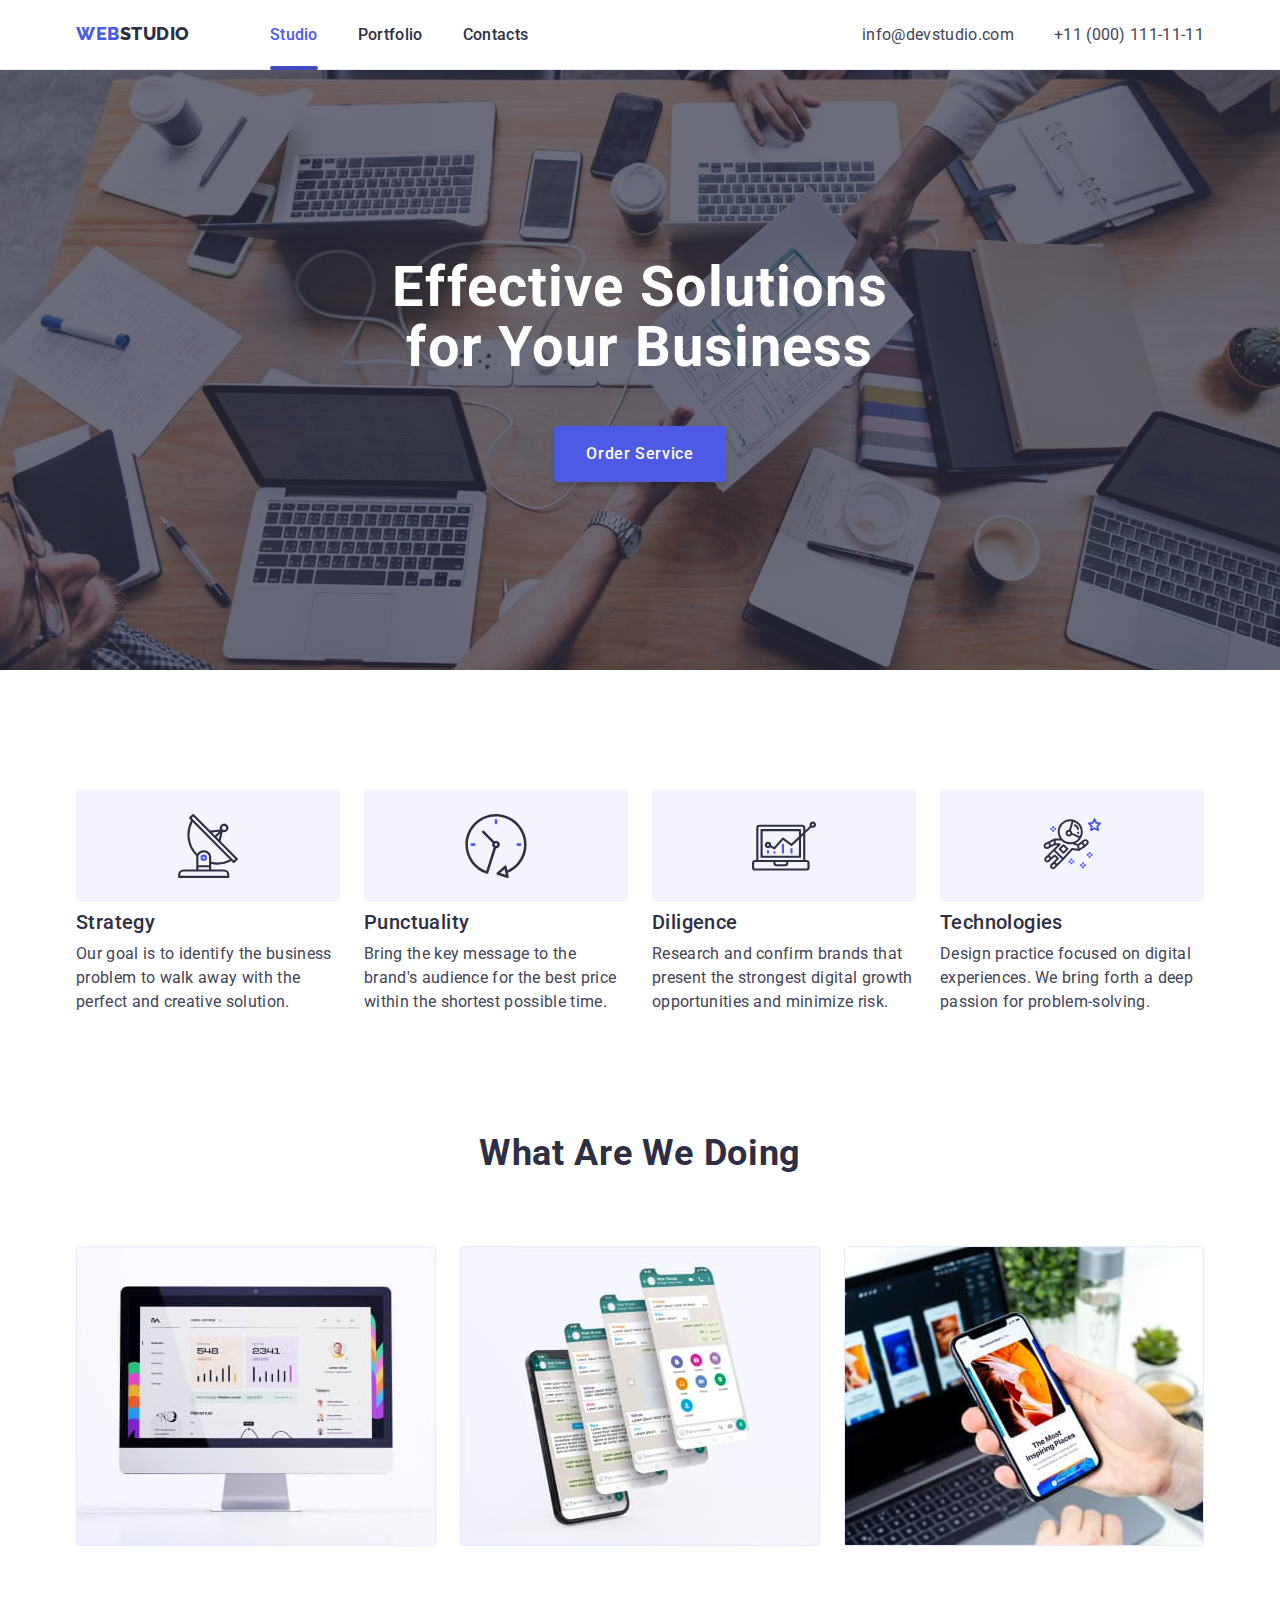
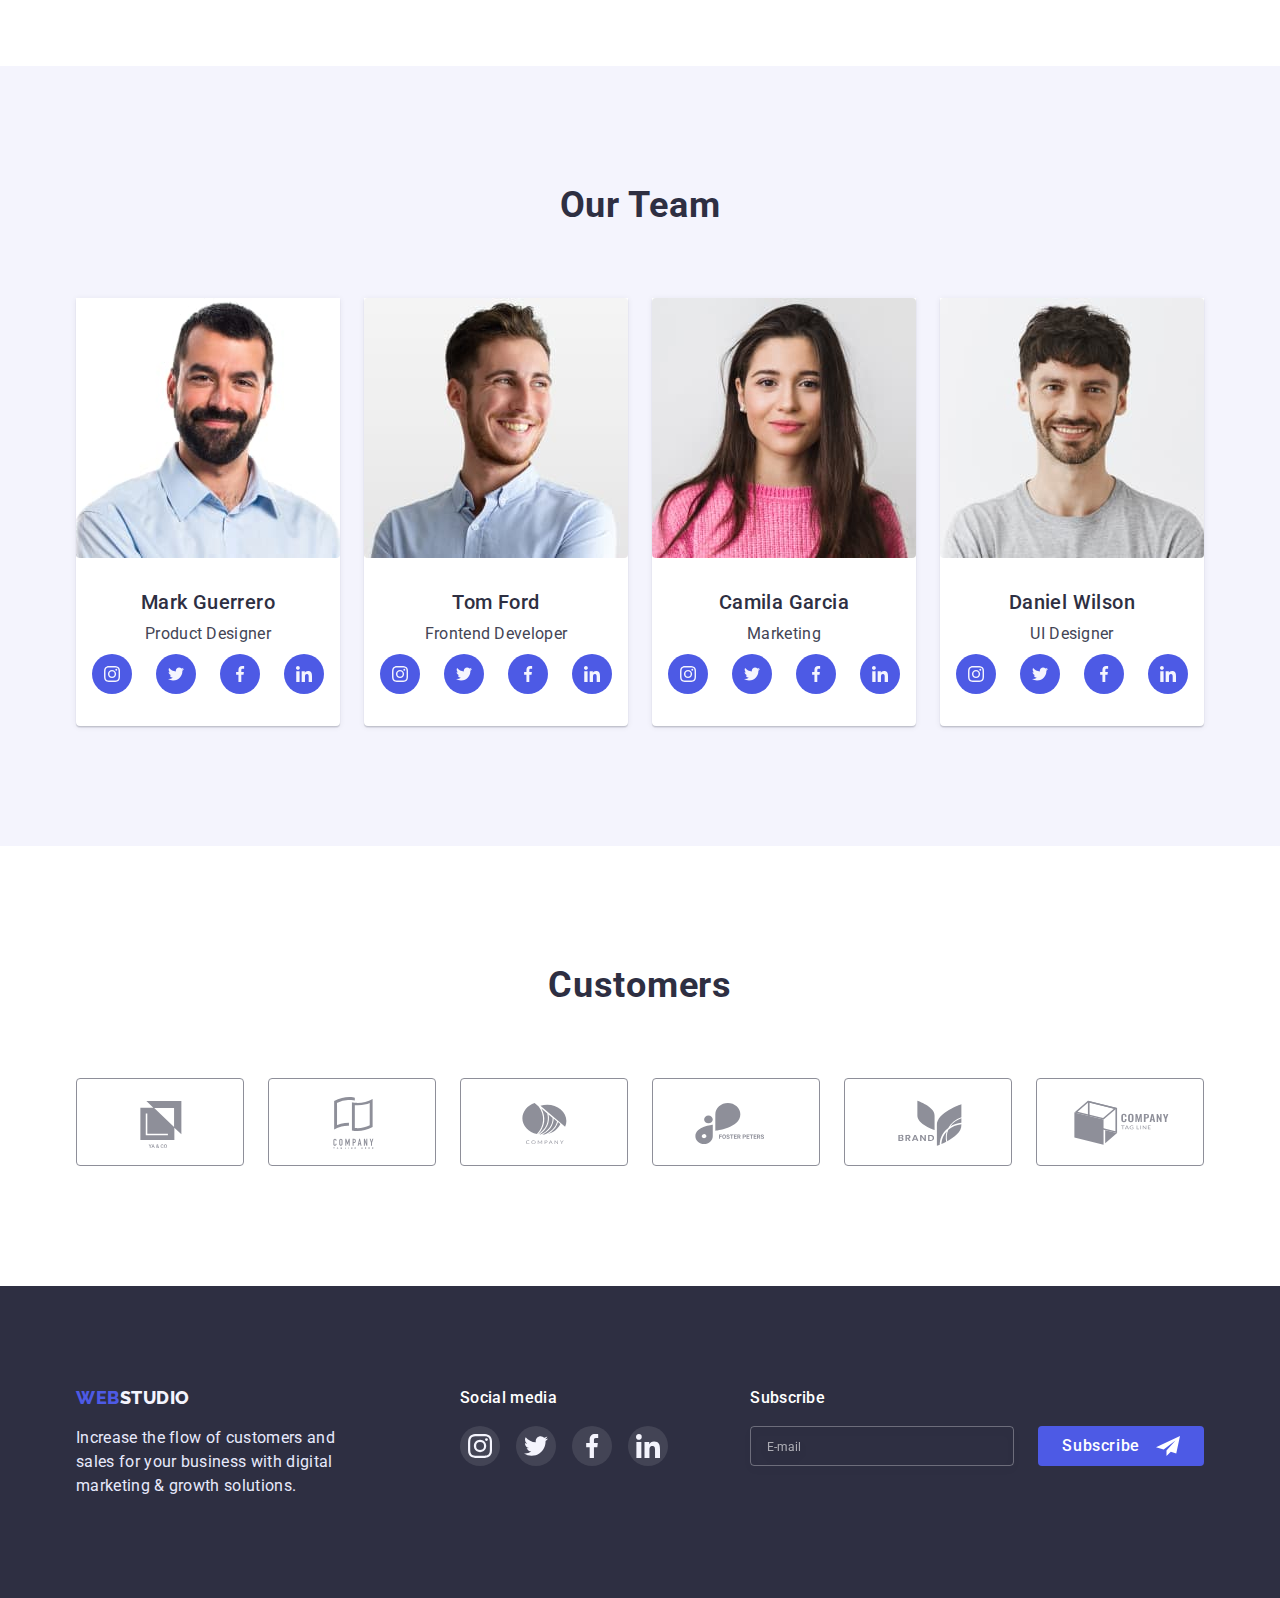
==== index.html @ 15697e09 "Initial commit" ====
<!DOCTYPE html>
<html lang="en">
  <head>
    <meta charset="UTF-8" />
    <meta http-equiv="X-UA-Compatible" content="IE=edge" />
    <meta name="viewport" content="width=device-width, initial-scale=1.0" />
    <meta name="description" content="HomeWork Page" />
    <meta name="keywords" content="homework, Figma, GitHub" />
    <meta name="author" content="Dmytro Frolin" />
    <link rel="preconnect" href="https://fonts.googleapis.com" />
    <link rel="preconnect" href="https://fonts.gstatic.com" crossorigin />
    <link
      href="https://fonts.googleapis.com/css2?family=Raleway:ital,wght@0,800;1,800&family=Roboto:ital,wght@0,400;0,500;0,700;0,900;1,400;1,500;1,700;1,900&display=swap"
      rel="stylesheet"
    />
    <link
      rel="stylesheet"
      href="https://cdnjs.cloudflare.com/ajax/libs/modern-normalize/1.0.0/modern-normalize.min.css"
    />
    <link rel="stylesheet" href="./css/styles.css" />
    <title>Home</title>
  </head>
  <body>
    <header class="header">
      <div class="container">
        <nav>
          <a class="header__logo" href="./index.html"
            ><span class="header__logo--iris">Web</span>Studio</a
          >
          <ul class="menu">
            <li class="menu__list">
              <a class="menu__list-text current" href="./index.html">Studio</a>
            </li>
            <li class="menu__list">
              <a class="menu__list-text" href="./portfolio.html">Portfolio</a>
            </li>
            <li class="menu__list">
              <a class="menu__list-text" href="#">Contacts</a>
            </li>
          </ul>
        </nav>
        <address class="addres">
          <ul class="address__list">
            <li class="address__link">
              <a class="address__link-text" href="mailto:info@devstudio.com">info@devstudio.com</a>
            </li>
            <li class="address__link">
              <a class="address__link-text" href="tel:+110001111111">+11 (000) 111-11-11</a>
            </li>
          </ul>
        </address>
      </div>
    </header>
    <main>
      <section class="main-section">
        <div class="container">
          <h1 class="main-section__title">Effective Solutions for Your Business</h1>
          <button class="main-section__button" type="button" data-modal-open>Order Service</button>
          <div class="backdrop is-hidden" data-modal>
            <div class="modal">
              <button class="modal__button" data-modal-close></button>
              <p class="modal__title">Leave your contacts and we will call you back</p>
              <form
                autocomplete="off"
                method="POST"
                action="javascript:void(0);"
                class="modal-form"
              >
                <label class="modal-form__label">
                  <span class="modal-form__text">Name</span>
                  <div class="modal-form__wrapper">
                    <input class="modal-form__input" name="name" type="text" required />
                    <svg width="18" height="18">
                      <use href="./images/icons.svg#modal-name-icon"></use>
                    </svg>
                  </div>
                </label>
                <label class="modal-form__label">
                  <span class="modal-form__text">Phone</span>
                  <div class="modal-form__wrapper">
                    <input class="modal-form__input" name="phone" type="tel" required />
                    <svg width="18" height="24">
                      <use href="./images/icons.svg#modal-phone-icon"></use>
                    </svg>
                  </div>
                </label>
                <label class="modal-form__label">
                  <span class="modal-form__text">Email</span>
                  <div class="modal-form__wrapper">
                    <input class="modal-form__input" name="email" type="email" required />
                    <svg width="18" height="24">
                      <use href="./images/icons.svg#modal-email-icon"></use>
                    </svg>
                  </div>
                </label>
                <label class="modal-form__label--last">
                  <span class="modal-form__text">Comment</span>
                  <textarea placeholder="Text input" name="comment"></textarea>
                </label>
                <label class="modal-form__inner">
                  <input class="modal-form__checkbox" type="checkbox" name="agreement" required />
                  <span class="modal-form__terms-text">
                    I accept the terms and conditions of the&nbsp;
                    <a class="modal-form__link" href="#">Privacy Policy</a></span
                  >
                </label>
                <button class="modal-form__button" type="submit">Send</button>
              </form>
            </div>
          </div>
        </div>
      </section>
      <section class="section">
        <div class="container">
          <h2 class="visually-hidden">Features</h2>
          <ul class="features">
            <li class="features__item">
              <div class="features__wrapper">
                <svg class="features__icon" width="64" height="64">
                  <use href="./images/icons.svg#antenna"></use>
                </svg>
              </div>
              <h3 class="features__title">Strategy</h3>
              <p class="features__text">
                Our goal is to identify the business problem to walk away with the perfect and
                creative solution.
              </p>
            </li>
            <li class="features__item">
              <div class="features__wrapper">
                <svg class="features__icon" width="64" height="64">
                  <use href="./images/icons.svg#clock"></use>
                </svg>
              </div>
              <h3 class="features__title">Punctuality</h3>
              <p class="features__text">
                Bring the key message to the brand's audience for the best price within the shortest
                possible time.
              </p>
            </li>
            <li class="features__item">
              <div class="features__wrapper">
                <svg class="features__icon" width="64" height="64">
                  <use href="./images/icons.svg#diagram"></use>
                </svg>
              </div>
              <h3 class="features__title">Diligence</h3>
              <p class="features__text">
                Research and confirm brands that present the strongest digital growth opportunities
                and minimize risk.
              </p>
            </li>
            <li class="features__item">
              <div class="features__wrapper">
                <svg class="features__icon" width="64" height="64">
                  <use href="./images/icons.svg#astronaut"></use>
                </svg>
              </div>
              <h3 class="features__title">Technologies</h3>
              <p class="features__text">
                Design practice focused on digital experiences. We bring forth a deep passion for
                problem-solving.
              </p>
            </li>
          </ul>
        </div>
      </section>
      <section class="our-work section">
        <div class="container">
          <h2 class="our-work__title">What are we doing</h2>
          <ul class="our-work__list">
            <li class="our-work__item">
              <img
                src="./images/desktop.jpg"
                alt="Desktop version photo"
                class="our-work__image"
                width="360"
              />
            </li>
            <li class="our-work__item">
              <img
                src="./images/mobile.jpg"
                alt="Mobile version photo"
                class="our-work__image"
                width="360"
              />
            </li>
            <li class="our-work__item">
              <img
                src="./images/both.jpg"
                alt="Desktop and Mobile version photo"
                class="our-work__image"
                width="360"
              />
            </li>
          </ul>
        </div>
      </section>
      <section class="our-team section">
        <div class="container">
          <h2 class="our-team__title">Our team</h2>
          <ul class="our-team__list">
            <li class="our-team__item">
              <img
                src="./images/markguerrero.jpg"
                alt="Product Designer photo"
                class="our-team__image"
                width="264"
              />
              <div class="our-team__wrapper">
                <h3 class="our-team__subtitle">Mark Guerrero</h3>
                <p class="our-team__text">Product Designer</p>
                <ul class="logo__list">
                  <li class="logo__item">
                    <a class="logo__link" href="#">
                      <svg class="logo__icon" width="16" height="16">
                        <use href="./images/icons.svg#instagram"></use>
                      </svg>
                    </a>
                  </li>
                  <li class="logo__item">
                    <a class="logo__link" href="#">
                      <svg class="logo__icon" width="16" height="16">
                        <use href="./images/icons.svg#twitter"></use>
                      </svg>
                    </a>
                  </li>
                  <li class="logo__item">
                    <a class="logo__link" href="#">
                      <svg class="logo__icon" width="16" height="16">
                        <use href="./images/icons.svg#facebook"></use>
                      </svg>
                    </a>
                  </li>
                  <li class="logo__item">
                    <a class="logo__link" href="#">
                      <svg class="logo__icon" width="16" height="16">
                        <use href="./images/icons.svg#linkedin"></use>
                      </svg>
                    </a>
                  </li>
                </ul>
              </div>
            </li>
            <li class="our-team__item">
              <img
                src="./images/tomford.jpg"
                alt="Frontend Developer photo"
                class="our-team__image"
                width="264"
              />
              <div class="our-team__wrapper">
                <h3 class="our-team__subtitle">Tom Ford</h3>
                <p class="our-team__text">Frontend Developer</p>
                <ul class="logo__list">
                  <li class="logo__item">
                    <a class="logo__link" href="#">
                      <svg class="logo__icon" width="16" height="16">
                        <use href="./images/icons.svg#instagram"></use>
                      </svg>
                    </a>
                  </li>
                  <li class="logo__item">
                    <a class="logo__link" href="#">
                      <svg class="logo__icon" width="16" height="16">
                        <use href="./images/icons.svg#twitter"></use>
                      </svg>
                    </a>
                  </li>
                  <li class="logo__item">
                    <a class="logo__link" href="#">
                      <svg class="logo__icon" width="16" height="16">
                        <use href="./images/icons.svg#facebook"></use>
                      </svg>
                    </a>
                  </li>
                  <li class="logo__item">
                    <a class="logo__link" href="#">
                      <svg class="logo__icon" width="16" height="16">
                        <use href="./images/icons.svg#linkedin"></use>
                      </svg>
                    </a>
                  </li>
                </ul>
              </div>
            </li>
            <li class="our-team__item">
              <img
                src="./images/camilagarcia.jpg"
                alt="Marketing employee photo"
                class="our-team__image"
                width="264"
              />
              <div class="our-team__wrapper">
                <h3 class="our-team__subtitle">Camila Garcia</h3>
                <p class="our-team__text">Marketing</p>
                <ul class="logo__list">
                  <li class="logo__item">
                    <a class="logo__link" href="#">
                      <svg class="logo__icon" width="16" height="16">
                        <use href="./images/icons.svg#instagram"></use>
                      </svg>
                    </a>
                  </li>
                  <li class="logo__item">
                    <a class="logo__link" href="#">
                      <svg class="logo__icon" width="16" height="16">
                        <use href="./images/icons.svg#twitter"></use>
                      </svg>
                    </a>
                  </li>
                  <li class="logo__item">
                    <a class="logo__link" href="#">
                      <svg class="logo__icon" width="16" height="16">
                        <use href="./images/icons.svg#facebook"></use>
                      </svg>
                    </a>
                  </li>
                  <li class="logo__item">
                    <a class="logo__link" href="#">
                      <svg class="logo__icon" width="16" height="16">
                        <use href="./images/icons.svg#linkedin"></use>
                      </svg>
                    </a>
                  </li>
                </ul>
              </div>
            </li>
            <li class="our-team__item">
              <img
                src="./images/danielwilson.jpg"
                alt="UI Designer photo"
                class="our-team__image"
                width="264"
              />
              <div class="our-team__wrapper">
                <h3 class="our-team__subtitle">Daniel Wilson</h3>
                <p class="our-team__text">UI Designer</p>
                <ul class="logo__list">
                  <li class="logo__item">
                    <a class="logo__link" href="#">
                      <svg class="logo__icon" width="16" height="16">
                        <use href="./images/icons.svg#instagram"></use>
                      </svg>
                    </a>
                  </li>
                  <li class="logo__item">
                    <a class="logo__link" href="#">
                      <svg class="logo__icon" width="16" height="16">
                        <use href="./images/icons.svg#twitter"></use>
                      </svg>
                    </a>
                  </li>
                  <li class="logo__item">
                    <a class="logo__link" href="#">
                      <svg class="logo__icon" width="16" height="16">
                        <use href="./images/icons.svg#facebook"></use>
                      </svg>
                    </a>
                  </li>
                  <li class="logo__item">
                    <a class="logo__link" href="#">
                      <svg class="logo__icon" width="16" height="16">
                        <use href="./images/icons.svg#linkedin"></use>
                      </svg>
                    </a>
                  </li>
                </ul>
              </div>
            </li>
          </ul>
        </div>
      </section>
      <section class="section customers">
        <div class="container">
          <h2 class="customers__title">customers</h2>
          <ul class="customers__list">
            <li class="customers__item">
              <a class="customers__link" href="#">
                <svg class="customer__icon" width="104" height="56">
                  <use href="./images/icons.svg#logo-1"></use>
                </svg>
              </a>
            </li>
            <li class="customers__item">
              <a class="customers__link" href="#">
                <svg class="customer__icon" width="104" height="56">
                  <use href="./images/icons.svg#logo-2"></use>
                </svg>
              </a>
            </li>
            <li class="customers__item">
              <a class="customers__link" href="#">
                <svg class="customer__icon" width="104" height="56">
                  <use href="./images/icons.svg#logo-3"></use>
                </svg>
              </a>
            </li>
            <li class="customers__item">
              <a class="customers__link" href="#">
                <svg class="customer__icon" width="104" height="56">
                  <use href="./images/icons.svg#logo-4"></use>
                </svg>
              </a>
            </li>
            <li class="customers__item">
              <a class="customers__link" href="#">
                <svg class="customer__icon" width="104" height="56">
                  <use href="./images/icons.svg#logo-5"></use>
                </svg>
              </a>
            </li>
            <li class="customers__item">
              <a class="customers__link" href="#">
                <svg class="customer__icon" width="104" height="56">
                  <use href="./images/icons.svg#logo-6"></use>
                </svg>
              </a>
            </li>
          </ul>
        </div>
      </section>
    </main>
    <footer class="footer">
      <div class="container">
        <div class="wrapper--first">
          <a class="footer__logo" href="./index.html">
            <span class="footer__logo--iris">Web</span>Studio
          </a>
          <p class="footer__text">
            Increase the flow of customers and sales for your business with digital marketing &
            growth solutions.
          </p>
        </div>
        <div class="wrapper--second">
          <p class="footer-icon__text">Social media</p>
          <ul class="footer-icon__list">
            <li class="footer-icon__item">
              <a class="footer-icon__link" href="#">
                <svg class="footer-icon__icon" width="24" height="24">
                  <use href="./images/icons.svg#instagram-2"></use>
                </svg>
              </a>
            </li>
            <li class="footer-icon__item">
              <a class="footer-icon__link" href="#">
                <svg class="footer-icon__icon" width="24" height="24">
                  <use href="./images/icons.svg#twitter-2"></use>
                </svg>
              </a>
            </li>
            <li class="footer-icon__item">
              <a class="footer-icon__link" href="#">
                <svg class="footer-icon__icon" width="24" height="24">
                  <use href="./images/icons.svg#facebook-2"></use>
                </svg>
              </a>
            </li>
            <li class="footer-icon__item">
              <a class="footer-icon__link" href="#">
                <svg class="footer-icon__icon" width="24" height="24">
                  <use href="./images/icons.svg#linkedin-2"></use>
                </svg>
              </a>
            </li>
          </ul>
        </div>
        <div class="wrapper--third">
          <p class="subscribe">subscribe</p>
          <form autocomplete="off" method="POST" action="javascript:void(0);" class="footer-form">
            <input
              class="footer-form__input"
              name="subscribe-email"
              type="email"
              placeholder="E-mail"
              required
            />
            <button type="submit">
              Subscribe
              <svg width="24" height="24">
                <use href="./images/icons.svg#subscribe"></use>
              </svg>
            </button>
          </form>
        </div>
      </div>
    </footer>
    <script src="./js/modal.js"></script>
  </body>
</html>
---- css/styles.css ----
:root {
  --color__iris: #4d5ae5;
  --color__ocean: #404bbf;
  --color__navy-blue: #2e2f42;
  --color__green: #31d0aa;
  --color__slate: #434455;
  --color__light-slate: #8e8f99;
  --color__cornflower: #e7e9fc;
  --color__cloud: #f4f4fd;
  --color__navy-blue-modal: #2e2f42;
  --color__grey: #2e2f42;
  --color__white: #ffffff;
  --font__primary: 'Roboto';
  --font__secondary: 'Raleway';
  --cubic-bezier: cubic-bezier(0.4, 0, 0.2, 1);
  --transition-duration: 250ms;
}

/* ========== Reset ========== */
h1,
h2,
h3,
h4,
h5,
h6,
p {
  margin: 0;
}
textarea {
  display: block;
}
input:hover,
input:focus {
  outline: none;
}
img {
  display: block;
  cursor: pointer;
  border: none;
  border-radius: 4px;
}
button {
  display: block;
  cursor: pointer;
  border: none;
  border-radius: 4px;
}
ul,
ol {
  list-style: none;
  margin: 0;
  padding-left: 0;
}
a {
  text-decoration: none;
}

body {
  font-family: var(--font__primary, 'Arial', sans-serif);
  color: var(--color__slate);
  background-color: var(--color__white);
  font-size: 16px;
}
.container {
  width: 100%;
  max-width: 1158px;
  padding-left: 15px;
  padding-right: 15px;
  margin: 0 auto;
}
.section {
  padding-top: 120px;
}

/* ========== hidden elements class ========== */
.visually-hidden {
  position: absolute;
  white-space: nowrap;
  width: 1px;
  height: 1px;
  overflow: hidden;
  border: 0;
  padding: 0;
  clip: rect(0 0 0 0);
  clip-path: inset(50%);
  margin: -1px;
}

/* ========== Header ========== */
.header {
  border-bottom: 1px solid var(--color__cornflower);
}
.header .container {
  display: flex;
  align-items: center;
}
.header__logo {
  margin-right: 76px;
  font-family: var(--font__secondary, 'Arial', sans-serif);
  font-weight: 800;
  font-size: 18px;
  line-height: 1.33;
  letter-spacing: 0.03em;
  text-transform: uppercase;
  color: var(--color__navy-blue);
}
.header__logo--iris {
  color: var(--color__iris);
}
.menu {
  display: inline-flex;
}
.menu__list {
  margin-right: 40px;
}
.menu__list:last-child {
  margin-right: 0;
}
.menu__list-text {
  display: inline-block;
  position: relative;
  padding-top: 24px;
  padding-bottom: 24px;
  font-weight: 500;
  line-height: 1.33;
  letter-spacing: 0.02em;
  color: var(--color__navy-blue);
  transition: color var(--transition-duration) var(--cubic-bezier);
}
.menu__list-text:hover,
.menu__list-text:focus {
  color: var(--color__ocean);
}
.current.menu__list-text::after {
  content: '';
  position: absolute;
  display: block;
  left: 0;
  bottom: -1px;
  width: 100%;
  height: 4px;
  border-radius: 2px;
  background-color: var(--color__ocean);
}
.current {
  color: var(--color__iris);
}
.addres {
  margin-left: auto;
}
.address__list {
  display: flex;
}
.address__link {
  margin-right: 40px;
}
.address__link:last-child {
  margin-right: 0;
}
.address__link-text {
  line-height: 1.5;
  letter-spacing: 0.02em;
  color: var(--color__slate);
  font-style: normal;
  transition: color var(--transition-duration) var(--cubic-bezier);
}
.address__link-text:hover,
.address__link-text:focus {
  color: var(--color__ocean);
}

/* ========== Footer ========== */
.footer {
  padding-top: 100px;
  padding-bottom: 100px;
  background-color: var(--color__navy-blue);
}
.footer .container {
  display: flex;
}
.wrapper--first {
  margin-right: 120px;
}
.footer__logo {
  display: block;
  margin-bottom: 16px;
  font-family: var(--font__secondary, 'Arial', sans-serif);
  font-weight: 800;
  font-size: 18px;
  line-height: 1.33;
  letter-spacing: 0.03em;
  text-transform: uppercase;
  color: var(--color__cloud);
}
.footer__logo--iris {
  color: var(--color__iris);
}
.footer__text {
  width: 264px;
  line-height: 1.5;
  letter-spacing: 0.02em;
  color: var(--color__cornflower);
}
.footer-icon__text {
  margin-bottom: 16px;
  font-weight: 500;
  font-size: 16px;
  line-height: 1.5;
  letter-spacing: 0.02em;
  color: var(--color__white);
}
.footer-icon__list {
  display: flex;
  gap: 16px;
}
.footer-icon__link {
  display: flex;
  justify-content: center;
  align-items: center;
  width: 40px;
  height: 40px;
  background-color: rgba(255, 255, 255, 0.1);
  border-radius: 50%;
  transition: background-color var(--transition-duration) var(--cubic-bezier);
}
.footer-icon__link:hover,
.footer-icon__link:focus {
  background-color: var(--color__green);
}
.wrapper--third {
  margin-left: auto;
}
.subscribe {
  margin-bottom: 16px;
  font-weight: 500;
  font-size: 16px;
  line-height: 1.5;
  letter-spacing: 0.02em;
  color: var(--color__white);
  text-transform: capitalize;
}
.footer-form {
  display: flex;
  gap: 24px;
}
.footer-form__input {
  width: 264px;
  padding: 8px 16px;
  background-color: transparent;
  border: 1px solid rgba(255, 255, 255, 0.3);
  filter: drop-shadow(0px 4px 4px rgba(0, 0, 0, 0.15));
  border-radius: 4px;
  color: var(--color__white);
  transition: border-color var(--transition-duration) var(--cubic-bezier);
}
.footer-form__input::placeholder {
  font-size: 12px;
  line-height: 2;
  color: rgba(255, 255, 255, 0.6);
}
.footer-form__input:focus,
.footer-form__input:hover {
  border-color: var(--color__iris);
}
.footer-form button[type='submit'] {
  display: flex;
  gap: 16px;
  padding: 8px 24px;
  font-weight: 500;
  font-size: 16px;
  line-height: 1.5;
  letter-spacing: 0.04em;
  color: var(--color__white);
  background-color: var(--color__iris);
  border-radius: 4px;
  transition: background-color var(--transition-duration) var(--cubic-bezier);
}
.footer-form button[type='submit']:hover,
.footer-form button[type='submit']:focus {
  background-color: var(--color__ocean);
}

/* ========== Main section ========== */
.main-section {
  padding-top: 188px;
  padding-bottom: 188px;
  margin: 0 auto;
  background-image: linear-gradient(rgba(46, 47, 66, 0.7), rgba(46, 47, 66, 0.7)),
    url(../images/people.jpg);
  background-size: cover;
  background-repeat: no-repeat;
  max-width: 1440px;
  height: 600px;
  background-color: var(--color__navy-blue);
}
.main-section__title {
  width: 500px;
  margin: 0 auto 48px auto;
  font-weight: 700;
  font-size: 56px;
  line-height: 1.07;
  text-align: center;
  letter-spacing: 0.02em;
  color: var(--color__white);
}
.main-section__button {
  margin: 0 auto;
  background-color: var(--color__iris);
  box-shadow: 0px 4px 4px rgba(0, 0, 0, 0.15);
  border-color: transparent;
  font-weight: 500;
  line-height: 1.5;
  letter-spacing: 0.04em;
  color: var(--color__white);
  padding: 16px 32px;
  font-family: inherit;
  font-size: 16px;
  transition: background-color var(--transition-duration) var(--cubic-bezier),
    box-shadow var(--transition-duration) var(--cubic-bezier),
    color var(--transition-duration) var(--cubic-bezier);
}
.main-section__button:active,
.main-section__button:focus,
.main-section__button:hover {
  background-color: var(--color__ocean);
  box-shadow: 0px 3px 1px rgba(0, 0, 0, 0.1), 0px 2px 1px rgba(0, 0, 0, 0.08),
    0px 2px 2px rgba(0, 0, 0, 0.12);
  color: var(--color__white);
}
.main-section__button:active .is-hidden {
  opacity: 1;
}
.backdrop {
  position: fixed;
  top: 0;
  left: 0;
  width: 100%;
  height: 100%;
  background-color: rgba(46, 47, 66, 0.4);
  transition: opacity var(--transition-duration) var(--cubic-bezier),
    visibility var(--transition-duration) var(--cubic-bezier);
}
.backdrop.is-hidden {
  visibility: hidden;
  opacity: 0;
  pointer-events: none;
}
.backdrop.is-hidden .modal {
  transform: translate(-50%, -50%) scale(0.8);
}

/* ========== Modal Window ========== */
.modal {
  position: absolute;
  top: 50%;
  left: 50%;
  min-width: 408px;
  min-height: 576px;
  padding: 72px 24px 24px;
  background-color: #fcfcfc;
  box-shadow: 0px 1px 1px rgba(0, 0, 0, 0.14), 0px 1px 3px rgba(0, 0, 0, 0.12),
    0px 2px 1px rgba(0, 0, 0, 0.2);
  border-radius: 4px;
  transform: translate(-50%, -50%) scale(1);
  transition: transform var(--transition-duration) var(--cubic-bezier);
}
.modal__button {
  display: flex;
  justify-content: center;
  align-items: center;
  position: absolute;
  top: 24px;
  right: 24px;
  width: 24px;
  height: 24px;
  background-color: var(--color__cornflower);
  border: 1px solid rgba(0, 0, 0, 0.1);
  border-radius: 50%;
  transform: scale(1);
  transition: transform var(--transition-duration) var(--cubic-bezier),
    background-color var(--transition-duration) var(--cubic-bezier);
}
.modal__button::before {
  position: absolute;
  content: '';
  border-bottom: 1px solid #000000;
  width: 8px;
  transform: rotate(-45deg);
  transition: border-color var(--transition-duration) var(--cubic-bezier);
}
.modal__button::after {
  position: absolute;
  content: '';
  border-bottom: 1px solid #000000;
  width: 8px;
  height: 1px;
  transform: rotate(45deg);
  transition: border-color var(--transition-duration) var(--cubic-bezier);
}
.modal__button:hover,
.modal__button:focus {
  background-color: var(--color__ocean);
}
.modal__button:hover::before,
.modal__button:hover::after,
.modal__button:focus::before,
.modal__button:focus::after {
  border-color: var(--color__white);
}
.modal__title {
  margin-bottom: 16px;
  font-weight: 500;
  font-size: 16px;
  line-height: 1.5;
  text-align: center;
  letter-spacing: 0.02em;
  color: var(--color__navy-blue);
}
.modal-form__label {
  display: block;
  margin-bottom: 8px;
}
.modal-form__label--last {
  display: block;
  margin-bottom: 16px;
}
.modal-form__wrapper {
  position: relative;
}
.modal-form__wrapper svg {
  position: absolute;
  top: 50%;
  left: 16px;
  transform: translateY(-50%);
  transition: fill var(--transition-duration) var(--cubic-bezier);
}
.modal-form__text {
  display: inline-block;
  margin-bottom: 4px;
  font-size: 12px;
  letter-spacing: 0.01em;
  line-height: 1.17;
  color: var(--color__light-slate);
}
.modal-form__input {
  width: 100%;
  height: 40px;
  padding: 11px 38px;
  border: 1px solid rgba(33, 33, 33, 0.2);
  border-radius: 4px;
  background-color: transparent;
  transition: border-color var(--transition-duration) var(--cubic-bezier);
}
.modal-form__input:focus,
.modal-form__input:hover {
  border-color: var(--color__iris);
}
.modal-form__input:focus + svg,
.modal-form__input:hover + svg {
  fill: var(--color__iris);
}
.modal-form__label--last textarea {
  width: 100%;
  height: 120px;
  padding: 8px 16px;
  resize: none;
  border: 1px solid rgba(33, 33, 33, 0.2);
  border-radius: 4px;
  background-color: transparent;
  transition: border-color var(--transition-duration) var(--cubic-bezier);
  outline: none;
}
.modal-form__label--last textarea:hover,
.modal-form__label--last textarea:focus {
  border-color: var(--color__iris);
}
.modal-form__label--last textarea::placeholder {
  font-size: 12px;
  line-height: 1.17;
  letter-spacing: 0.04em;
  color: rgba(117, 117, 117, 0.5);
}
.modal-form__inner {
  margin-bottom: 24px;
  display: flex;
  text-align: center;
}
.modal-form__checkbox {
  appearance: none;
}
.modal-form__terms-text {
  display: flex;
  text-align: center;
  font-size: 12px;
  line-height: 1.4;
  letter-spacing: 0.04em;
  color: #757575;
}
.modal-form__terms-text::before {
  content: '';
  width: 16px;
  height: 16px;
  margin-right: 8px;
  border: 1.25px solid #2e2f42;
  border-radius: 2px;
}
.modal-form__checkbox:checked + .modal-form__terms-text::before {
  background-image: url(../images/checkbox-icon.svg);
  background-size: contain;
  background-origin: border-box;
  border: transparent;
}
.modal-form__link {
  font-size: 12px;
  line-height: 1.4;
  letter-spacing: 0.04em;
  text-decoration: underline;
  color: var(--color__iris);
  transition: color var(--transition-duration) var(--cubic-bezier);
}
.modal-form__link:focus,
.modal-form__link:hover {
  color: var(--color__ocean);
}
.modal-form__button {
  width: 169px;
  height: 56px;
  margin: 0 auto;
  padding: 16px 32px;
  font-weight: 500;
  font-size: 16px;
  line-height: 1.5;
  letter-spacing: 0.04em;
  color: var(--color__white);
  background-color: var(--color__iris);
  box-shadow: 0px 4px 4px rgba(0, 0, 0, 0.15);
  border-radius: 4px;
  transition: color var(--transition-duration) var(--cubic-bezier),
    background-color var(--transition-duration) var(--cubic-bezier),
    box-shadow var(--transition-duration) var(--cubic-bezier);
}
.modal-form__button:active,
.modal-form__button:focus,
.modal-form__button:hover {
  background-color: var(--color__ocean);
  box-shadow: 0px 3px 1px rgba(0, 0, 0, 0.1), 0px 2px 1px rgba(0, 0, 0, 0.08),
    0px 2px 2px rgba(0, 0, 0, 0.12);
  color: var(--color__white);
}

/* ========== Features section ========== */
.features {
  display: flex;
  gap: 24px;
}
.features__wrapper {
  display: inline-flex;
  justify-content: center;
  align-items: center;
  width: 100%;
  height: 112px;
  margin-bottom: 8px;
  background-color: var(--color__cloud);
  border-radius: 4px;
}
.features__title {
  margin-bottom: 8px;
  font-weight: 500;
  font-size: 20px;
  line-height: 1.2;
  letter-spacing: 0.02em;
  color: var(--color__navy-blue);
}
.features__text {
  width: 264px; /*  otherwise, all blocks will be with different sizes, 
                    not per Figma */
  line-height: 1.5;
  letter-spacing: 0.02em;
  font-size: 16px;
}

/* ========== What are we doing ========== */
.our-work {
  padding-bottom: 120px;
}
.our-work__title {
  margin-bottom: 72px;
  font-weight: 700;
  font-size: 36px;
  line-height: 1.11;
  text-align: center;
  letter-spacing: 0.02em;
  text-transform: capitalize;
  color: var(--color__navy-blue);
}
.our-work__list {
  display: flex;
  justify-content: space-between;
}

/* ========== Our team ========== */
.our-team {
  padding-bottom: 120px;
  background-color: var(--color__cloud);
}
.our-team__title {
  margin-bottom: 72px;
  font-weight: 700;
  font-size: 36px;
  line-height: 1.11;
  text-align: center;
  letter-spacing: 0.02em;
  text-transform: capitalize;
  color: var(--color__navy-blue);
}
.our-team__list {
  display: flex;
  gap: 24px;
}
.our-team__item {
  background-color: var(--color__white);
  box-shadow: 0px 1px 6px rgba(46, 47, 66, 0.08), 0px 1px 1px rgba(46, 47, 66, 0.16),
    0px 2px 1px rgba(46, 47, 66, 0.08);
  border-radius: 0px 0px 4px 4px;
}
.our-team__subtitle {
  margin-bottom: 8px;
  font-weight: 500;
  font-size: 20px;
  line-height: 1.2;
  text-align: center;
  letter-spacing: 0.02em;
  color: var(--color__navy-blue);
}
.our-team__text {
  margin-bottom: 8px;
  line-height: 1.5;
  text-align: center;
  letter-spacing: 0.02em;
}
.our-team__wrapper {
  padding-top: 32px;
  padding-bottom: 32px;
}
.logo__list {
  display: flex;
  justify-content: center;
  gap: 24px;
}
.logo__link {
  display: flex;
  justify-content: center;
  align-items: center;
  width: 40px;
  height: 40px;
  background-color: var(--color__iris);
  border-radius: 50%;
  transition: background-color var(--transition-duration) var(--cubic-bezier);
}
.logo__link:hover,
.logo__link:focus {
  background-color: var(--color__ocean);
}

/* ========== Customers ========== */
.customers {
  padding-top: 120px;
  padding-bottom: 120px;
}
.customers__title {
  margin-bottom: 72px;
  font-weight: 700;
  font-size: 36px;
  line-height: 1.11;
  text-align: center;
  letter-spacing: 0.02em;
  text-transform: capitalize;
  color: var(--color__navy-blue);
}
.customers__list {
  display: flex;
  gap: 24px;
}
.customers__link {
  display: flex;
  justify-content: center;
  align-items: center;
  width: 168px;
  height: 88px;
  border: 1px solid currentColor;
  border-radius: 4px;
  color: var(--color__light-slate);
  transition: color var(--transition-duration) var(--cubic-bezier);
}
.customers__link:hover,
.customers__link:focus {
  color: var(--color__ocean);
}
.customer__icon {
  fill: currentColor;
}

/* ========== Portfolio ========== */
.portfolio {
  padding-top: 96px;
  padding-bottom: 120px;
}
.filter {
  display: flex;
  gap: 24px;
  margin-bottom: 72px;
  justify-content: center;
}
.filter__button {
  box-sizing: border-box;
  background-color: var(--color__cloud);
  font-weight: 500;
  line-height: 1.5;
  text-align: center;
  letter-spacing: 0.04em;
  color: var(--color__iris);
  padding: 12px 24px;
  font-family: inherit;
  font-size: 16px;
  transition: background-color var(--transition-duration) var(--cubic-bezier),
    color var(--transition-duration) var(--cubic-bezier),
    box-shadow var(--transition-duration) var(--cubic-bezier);
}
.filter__button:active,
.filter__button:focus,
.filter__button:hover {
  background-color: var(--color__ocean);
  box-shadow: 0px 3px 1px rgba(0, 0, 0, 0.1), 0px 2px 1px rgba(0, 0, 0, 0.08),
    0px 2px 2px rgba(0, 0, 0, 0.12);
  color: var(--color__white);
  border-color: transparent;
}
.portfolio__list {
  display: flex;
  flex-wrap: wrap;
  gap: 48px 24px;
}
.portfolio__item {
  width: 360px;
}
.portfolio__subtitle {
  margin-bottom: 8px;
  font-weight: 500;
  font-size: 20px;
  line-height: 1.2;
  letter-spacing: 0.02em;
  color: var(--color__navy-blue);
}
.portfolio__text {
  line-height: 1.5;
  letter-spacing: 0.02em;
  color: var(--color__slate);
}
.portfolio__wrapper {
  padding: 32px 16px;
  border-right: 1px solid var(--color__cornflower);
  border-bottom: 1px solid var(--color__cornflower);
  border-left: 1px solid var(--color__cornflower);
}
.portfolio__link {
  display: block;
  transition: box-shadow var(--transition-duration) var(--cubic-bezier);
}
.portfolio__link:hover,
.portfolio__link:focus {
  box-shadow: 0px 1px 6px rgba(46, 47, 66, 0.08), 0px 1px 1px rgba(46, 47, 66, 0.16),
    0px 2px 1px rgba(46, 47, 66, 0.08);
}
.thumb {
  position: relative;
  overflow: hidden;
}
.thumb__overlay {
  position: absolute;
  width: 100%;
  height: 100%;
  opacity: 1;
  background-color: var(--color__iris);
  padding: 40px 32px;
  transition: transform var(--transition-duration) var(--cubic-bezier);
}
.thumb__text {
  font-size: 16px;
  line-height: 1.5;
  letter-spacing: 0.02em;
  color: var(--color__cloud);
}
.portfolio__link:hover .thumb__overlay,
.portfolio__link:focus .thumb__overlay {
  transform: translateY(-100%);
}
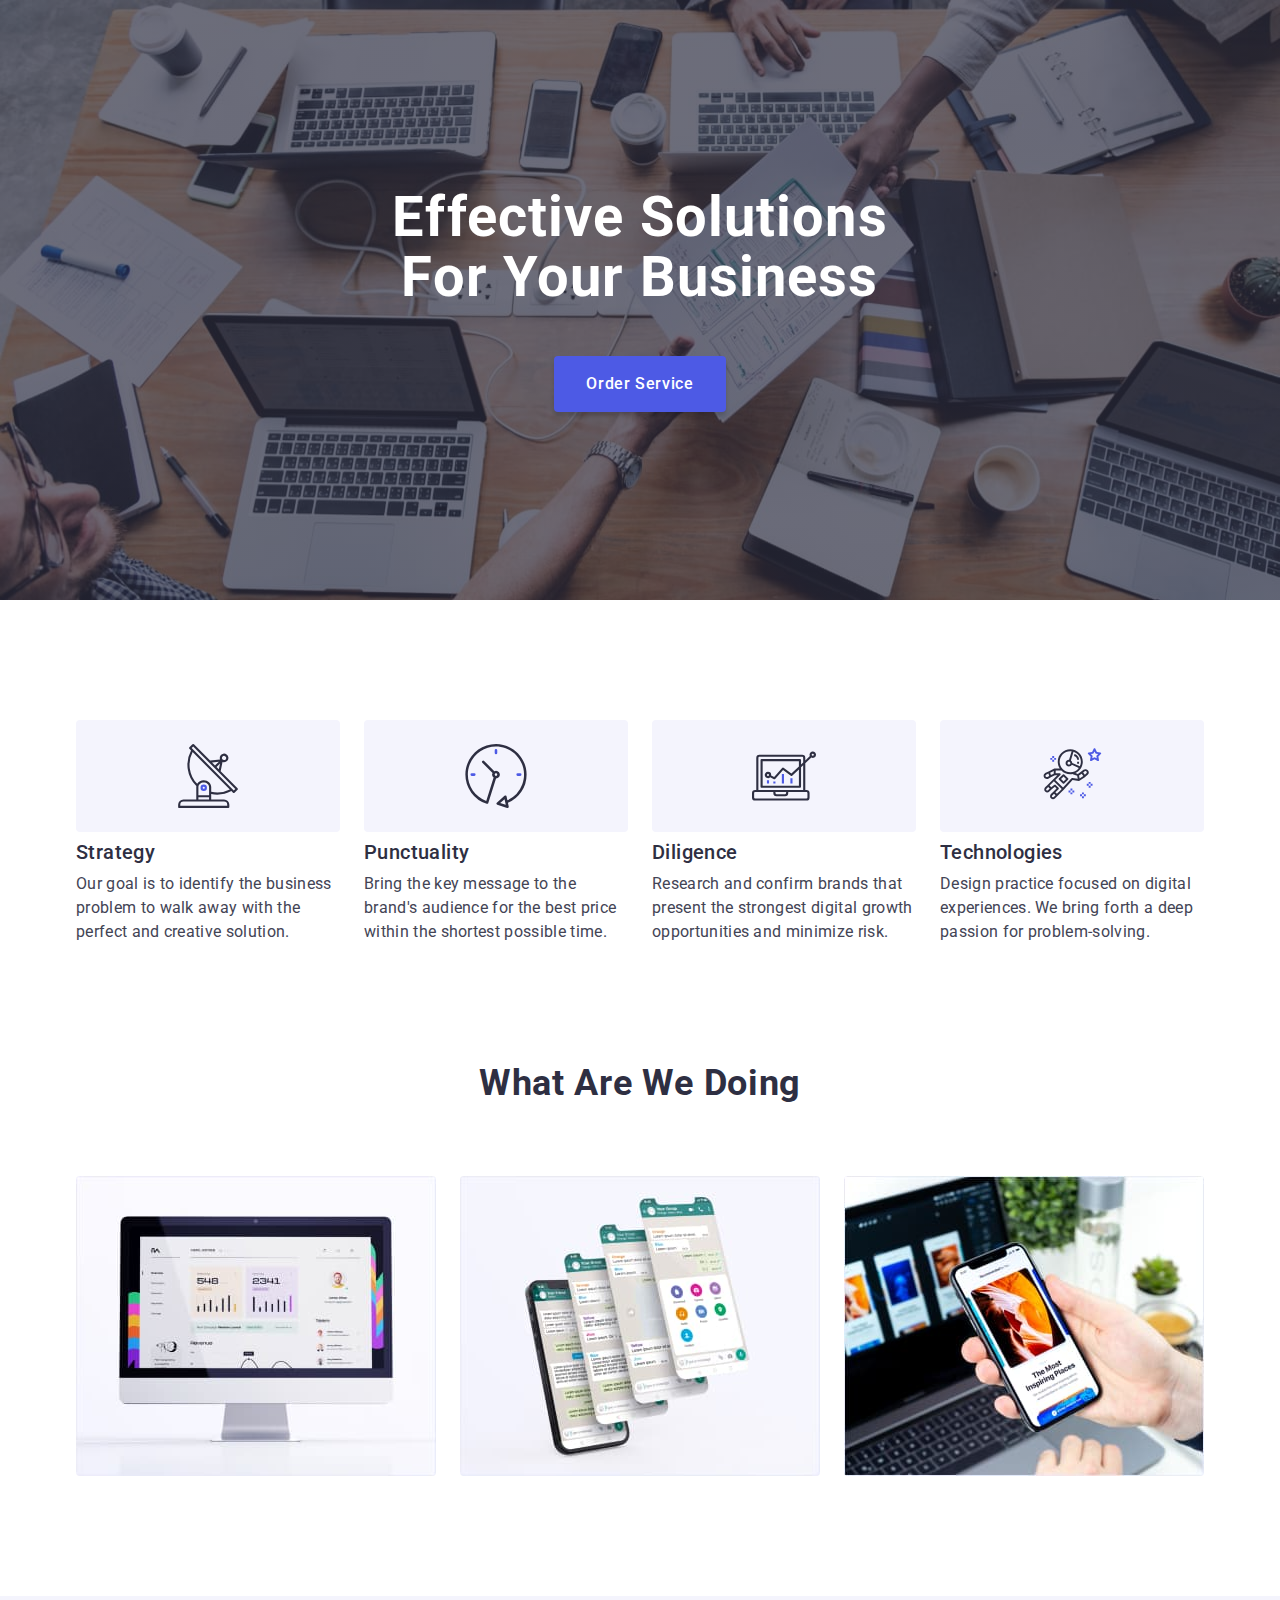
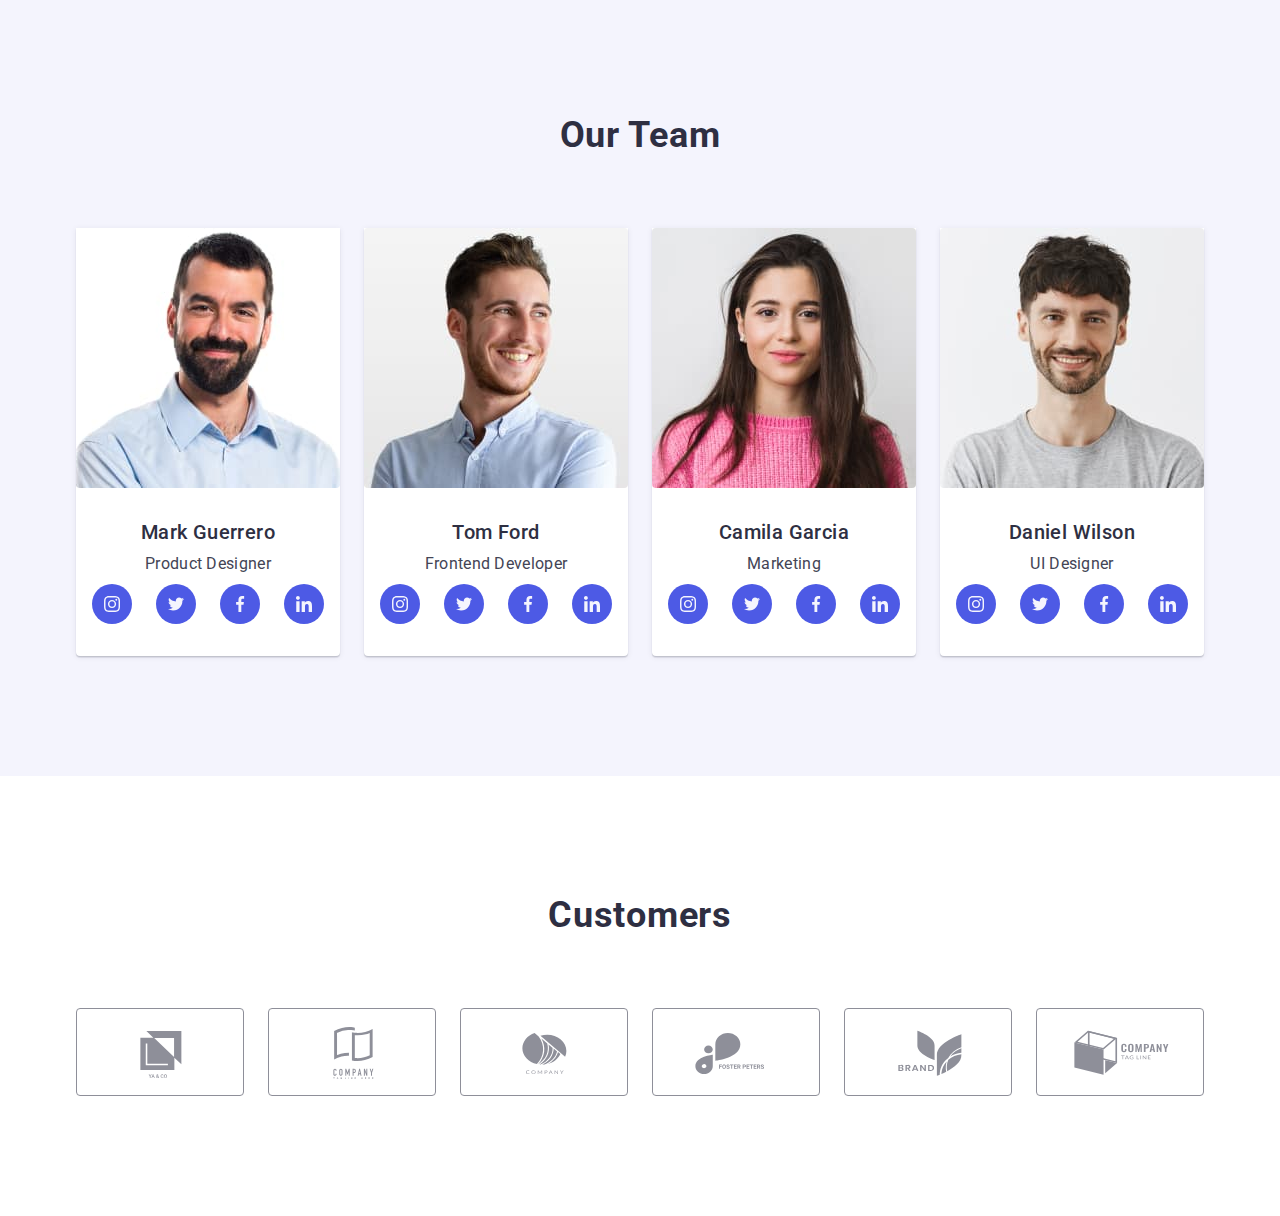
==== commit 9435dda7: "Beczkowe mocne" ====
--- a/index.html
+++ b/index.html
@@ -18,10 +18,11 @@
       href="https://cdnjs.cloudflare.com/ajax/libs/modern-normalize/1.0.0/modern-normalize.min.css"
     />
     <link rel="stylesheet" href="./css/styles.css" />
+    <link rel="stylesheet" href="./css/media.css" />
     <title>Home</title>
   </head>
   <body>
-    <header class="header">
+    <!-- <header class="header">
       <div class="container">
         <nav>
           <a class="header__logo" href="./index.html"
@@ -50,7 +51,7 @@
           </ul>
         </address>
       </div>
-    </header>
+    </header> -->
     <main>
       <section class="main-section">
         <div class="container">
@@ -110,7 +111,7 @@
           </div>
         </div>
       </section>
-      <section class="section">
+      <section class="section heroes">
         <div class="container">
           <h2 class="visually-hidden">Features</h2>
           <ul class="features">
@@ -421,7 +422,7 @@
         </div>
       </section>
     </main>
-    <footer class="footer">
+    <!-- <footer class="footer">
       <div class="container">
         <div class="wrapper--first">
           <a class="footer__logo" href="./index.html">
@@ -484,7 +485,7 @@
           </form>
         </div>
       </div>
-    </footer>
+    </footer> -->
     <script src="./js/modal.js"></script>
   </body>
 </html>
--- a/css/styles.css
+++ b/css/styles.css
@@ -63,14 +63,14 @@
 }
 .container {
   width: 100%;
-  max-width: 1158px;
-  padding-left: 15px;
-  padding-right: 15px;
+  /* max-width: 1158px; */
+  /* padding-left: 15px;
+  padding-right: 15px; */
   margin: 0 auto;
 }
-.section {
+/* .section {
   padding-top: 120px;
-}
+} */
 
 /* ========== hidden elements class ========== */
 .visually-hidden {
@@ -282,18 +282,30 @@
 
 /* ========== Main section ========== */
 .main-section {
-  padding-top: 188px;
-  padding-bottom: 188px;
+  padding-top: 112px;
+  padding-bottom: 112px;
   margin: 0 auto;
   background-image: linear-gradient(rgba(46, 47, 66, 0.7), rgba(46, 47, 66, 0.7)),
     url(../images/people.jpg);
   background-size: cover;
   background-repeat: no-repeat;
-  max-width: 1440px;
-  height: 600px;
+  /* max-width: 1440px; */
+  /* height: 432px; */
   background-color: var(--color__navy-blue);
 }
 .main-section__title {
+  width: 320px;
+  margin: 0 auto 72px auto;
+  font-weight: 700;
+  font-size: 36px;
+  line-height: 1.11;
+  text-align: center;
+  letter-spacing: 0.02em;
+  text-transform: capitalize;
+  color: var(--color__white);
+}
+/* .main-section__title {
+  DESKTOP
   width: 500px;
   margin: 0 auto 48px auto;
   font-weight: 700;
@@ -302,7 +314,7 @@
   text-align: center;
   letter-spacing: 0.02em;
   color: var(--color__white);
-}
+} */
 .main-section__button {
   margin: 0 auto;
   background-color: var(--color__iris);
@@ -548,12 +560,20 @@
   color: var(--color__white);
 }
 
-/* ========== Features section ========== */
+/* ========== Features/Heroes section ========== */
+.heroes {
+  padding: 96px 15px 96px 15px;
+}
 .features {
   display: flex;
-  gap: 24px;
+  flex-wrap: wrap;
+  gap: 72px;
 }
 .features__wrapper {
+  display: none;
+}
+/* .features__wrapper {
+  DESKTOP YOBANIY
   display: inline-flex;
   justify-content: center;
   align-items: center;
@@ -562,25 +582,39 @@
   margin-bottom: 8px;
   background-color: var(--color__cloud);
   border-radius: 4px;
-}
+} */
+/* .features__title {
+  DESKTOP YOBANIY
+  margin-bottom: 8px;
+  font-weight: 500;
+  font-size: 20px;
+  line-height: 1.2;
+  letter-spacing: 0.02em;
+  color: var(--color__navy-blue);
+} */
 .features__title {
   margin-bottom: 8px;
-  font-weight: 500;
-  font-size: 20px;
-  line-height: 1.2;
-  letter-spacing: 0.02em;
+  font-weight: 700;
+  font-size: 36px;
+  line-height: 1.11;
+  text-align: center;
+  letter-spacing: 0.02em;
+  text-transform: capitalize;
   color: var(--color__navy-blue);
 }
 .features__text {
-  width: 264px; /*  otherwise, all blocks will be with different sizes, 
+  /* width: 264px;  otherwise, all blocks will be with different sizes, 
                     not per Figma */
-  line-height: 1.5;
-  letter-spacing: 0.02em;
-  font-size: 16px;
+  font-size: 16px;
+  line-height: 1.5;
+  letter-spacing: 0.02em;
 }
 
 /* ========== What are we doing ========== */
 .our-work {
+  display: none;
+}
+/* .our-work {
   padding-bottom: 120px;
 }
 .our-work__title {
@@ -596,11 +630,14 @@
 .our-work__list {
   display: flex;
   justify-content: space-between;
-}
+} */
 
 /* ========== Our team ========== */
+.our-team > .container {
+  width: 264px;
+}
 .our-team {
-  padding-bottom: 120px;
+  padding: 96px 82px;
   background-color: var(--color__cloud);
 }
 .our-team__title {
@@ -615,7 +652,9 @@
 }
 .our-team__list {
   display: flex;
-  gap: 24px;
+  flex-wrap: wrap;
+  justify-content: center;
+  gap: 72px;
 }
 .our-team__item {
   background-color: var(--color__white);
@@ -664,8 +703,7 @@
 
 /* ========== Customers ========== */
 .customers {
-  padding-top: 120px;
-  padding-bottom: 120px;
+  padding: 96px 15px;
 }
 .customers__title {
   margin-bottom: 72px;
@@ -679,7 +717,9 @@
 }
 .customers__list {
   display: flex;
-  gap: 24px;
+  flex-wrap: wrap;
+  justify-content: center;
+  gap: 72px 16px;
 }
 .customers__link {
   display: flex;
--- a/css/media.css
+++ b/css/media.css
@@ -0,0 +1,144 @@
+@media screen and (min-width: 428px) {
+  .container {
+    width: 398px;
+  }
+}
+
+@media screen and (max-width: 427px) {
+  .our-team {
+    padding: 96px 15px;
+  }
+}
+
+@media screen and (min-width: 768px) {
+  .container {
+    width: 738px;
+  }
+  /* ========== Main section ========== */
+  .main-section__title {
+    width: 496px;
+    margin: 0 auto 36px auto;
+    font-weight: 700;
+    font-size: 56px;
+    line-height: 1.07;
+    text-align: center;
+    letter-spacing: 0.02em;
+    color: var(--color__white);
+  }
+  /* ========== Features/Heroes section ========== */
+  .features {
+    gap: 72px 24px;
+  }
+  .features__text {
+    width: 356px;
+  }
+  .features__title {
+    text-align: left;
+  }
+  /* ========== Our team ========== */
+  .our-team > .container {
+    width: 552px;
+  }
+  .our-team {
+    padding: 96px 108px;
+  }
+  .our-team__list {
+    gap: 64px 24px;
+  }
+  /* ========== Customers ========== */
+  .customers > .container {
+    width: 552px;
+  }
+  .customers {
+    padding: 96px 108px;
+  }
+  .customers__list {
+    gap: 72px 24px;
+  }
+}
+
+@media screen and (min-width: 1158px) {
+  .container {
+    width: 1128px;
+  }
+  /* ========== Main section ========== */
+  .main-section {
+    padding-top: 188px;
+    padding-bottom: 188px;
+  }
+  .main-section__title {
+    width: 496px;
+    margin: 0 auto 48px auto;
+    font-weight: 700;
+    font-size: 56px;
+    line-height: 1.07;
+    text-align: center;
+    letter-spacing: 0.02em;
+    color: var(--color__white);
+  }
+  /* ========== Features/Heroes section ========== */
+  .heroes {
+    padding-top: 120px;
+    padding-bottom: 120px;
+  }
+  .features__wrapper {
+    display: inline-flex;
+    justify-content: center;
+    align-items: center;
+    width: 100%;
+    height: 112px;
+    margin-bottom: 8px;
+    background-color: var(--color__cloud);
+    border-radius: 4px;
+  }
+  .features__title {
+    margin-bottom: 8px;
+    font-weight: 500;
+    font-size: 20px;
+    line-height: 1.2;
+    letter-spacing: 0.02em;
+    color: var(--color__navy-blue);
+  }
+  .features__text {
+    width: 264px;
+  }
+  .features {
+    gap: 24px;
+  }
+  /* ========== What are we doing ========== */
+  .our-work {
+    display: block;
+    padding-bottom: 120px;
+  }
+  .our-work__title {
+    margin-bottom: 72px;
+    font-weight: 700;
+    font-size: 36px;
+    line-height: 1.11;
+    text-align: center;
+    letter-spacing: 0.02em;
+    text-transform: capitalize;
+    color: var(--color__navy-blue);
+  }
+  .our-work__list {
+    display: flex;
+    justify-content: space-between;
+  }
+  /* ========== Our team ========== */
+  .our-team > .container {
+    width: 1128px;
+  }
+  .our-team {
+    padding: 120px 15px;
+  }
+  .our-team__list {
+    gap: 24px;
+  }
+  /* ========== Customers ========== */
+  .customers > .container {
+    width: 1128px;
+  }
+  .customers {
+    padding: 120px 15px;
+  }
+}
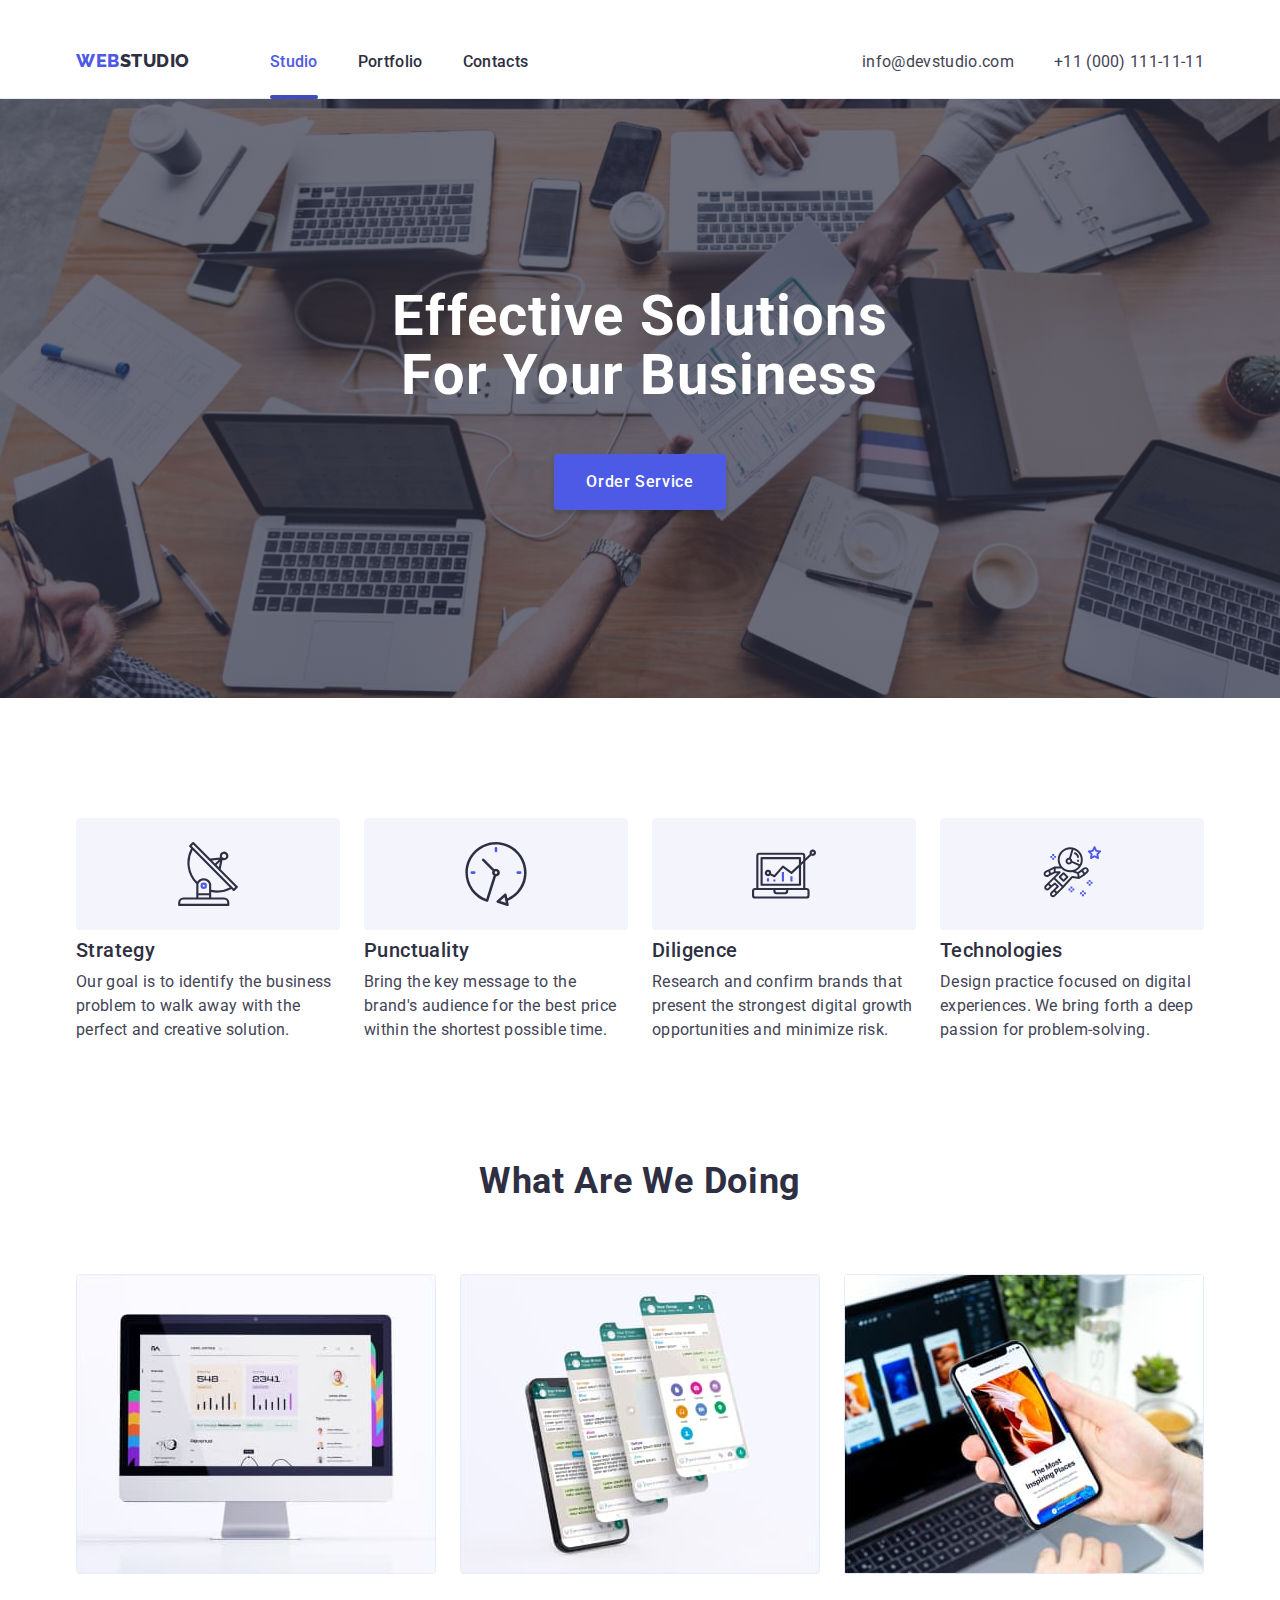
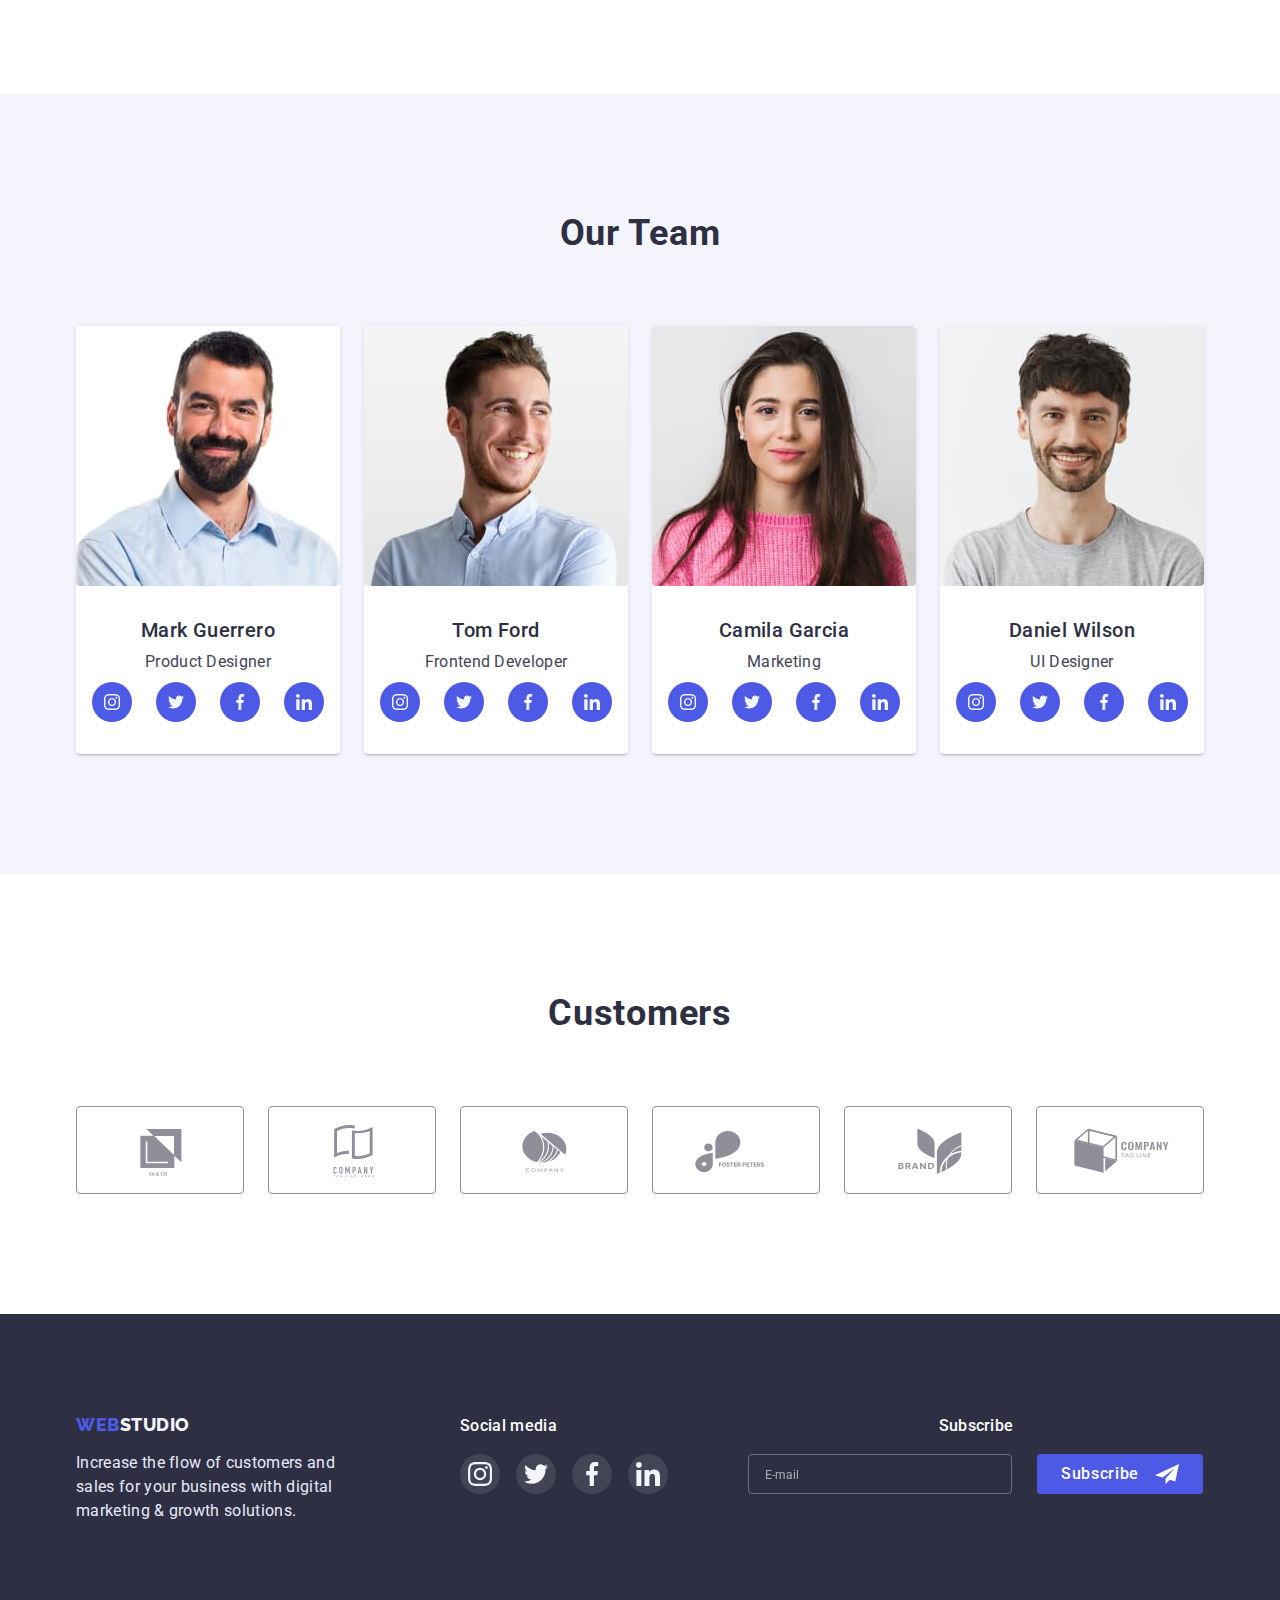
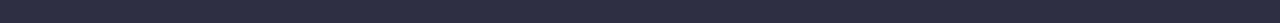
==== commit 171615fc: "commit" ====
--- a/index.html
+++ b/index.html
@@ -22,12 +22,17 @@
     <title>Home</title>
   </head>
   <body>
-    <!-- <header class="header">
+    <header class="header">
       <div class="container">
         <nav>
           <a class="header__logo" href="./index.html"
             ><span class="header__logo--iris">Web</span>Studio</a
           >
+          <button class="menu-mob__open-btn" data-menu-open type="button">
+            <svg class="burger-icon" width="32" height="22">
+              <use href="./images/icons.svg#burger-icon"></use>
+            </svg>
+          </button>
           <ul class="menu">
             <li class="menu__list">
               <a class="menu__list-text current" href="./index.html">Studio</a>
@@ -51,7 +56,73 @@
           </ul>
         </address>
       </div>
-    </header> -->
+      <div class="menu-mob" data-menu>
+        <div>
+          <button class="menu-mob__close-btn" data-menu-close type="button">
+            <svg class="menu-mob__close-ico" width="8" height="8">
+              <use href="./images/icons.svg#icon-close-modal-2"></use>
+            </svg>
+          </button>
+          <nav>
+            <ul class="menu-mob__list">
+              <li class="menu-mob__item">
+                <a class="menu-mob__item-text current" href="./index.html">Studio</a>
+              </li>
+              <li class="menu-mob__item">
+                <a class="menu-mob__item-text" href="./portfolio.html">Portfolio</a>
+              </li>
+              <li class="menu-mob__item">
+                <a class="menu-mob__item-text" href="#">Contacts</a>
+              </li>
+            </ul>
+          </nav>
+        </div>
+        <div>
+          <address class="menu-mob__address">
+            <ul class="menu-mob__address-list">
+              <li class="menu-mob__address-item">
+                <a class="menu-mob__address-tel" href="tel:+110001111111">+11 (000) 111-11-11</a>
+              </li>
+              <li class="menu-mob__address-item">
+                <a class="menu-mob__address-text" href="mailto:info@devstudio.com"
+                  >info@devstudio.com</a
+                >
+              </li>
+            </ul>
+          </address>
+          <ul class="logo__list">
+            <li class="logo__item">
+              <a class="logo__link" href="#">
+                <svg class="logo__icon" width="16" height="16">
+                  <use href="./images/icons.svg#instagram"></use>
+                </svg>
+              </a>
+            </li>
+            <li class="logo__item">
+              <a class="logo__link" href="#">
+                <svg class="logo__icon" width="16" height="16">
+                  <use href="./images/icons.svg#twitter"></use>
+                </svg>
+              </a>
+            </li>
+            <li class="logo__item">
+              <a class="logo__link" href="#">
+                <svg class="logo__icon" width="16" height="16">
+                  <use href="./images/icons.svg#facebook"></use>
+                </svg>
+              </a>
+            </li>
+            <li class="logo__item">
+              <a class="logo__link" href="#">
+                <svg class="logo__icon" width="16" height="16">
+                  <use href="./images/icons.svg#linkedin"></use>
+                </svg>
+              </a>
+            </li>
+          </ul>
+        </div>
+      </div>
+    </header>
     <main>
       <section class="main-section">
         <div class="container">
@@ -172,6 +243,7 @@
           <ul class="our-work__list">
             <li class="our-work__item">
               <img
+                srcset="./images/desktop.jpg 1x, ./images/desktop@2x.jpg 2x"
                 src="./images/desktop.jpg"
                 alt="Desktop version photo"
                 class="our-work__image"
@@ -180,6 +252,7 @@
             </li>
             <li class="our-work__item">
               <img
+                srcset="./images/mobile.jpg 1x, ./images/mobile@2x.jpg 2x"
                 src="./images/mobile.jpg"
                 alt="Mobile version photo"
                 class="our-work__image"
@@ -188,6 +261,7 @@
             </li>
             <li class="our-work__item">
               <img
+                srcset="./images/both.jpg 1x, ./images/both@2x.jpg 2x"
                 src="./images/both.jpg"
                 alt="Desktop and Mobile version photo"
                 class="our-work__image"
@@ -203,6 +277,7 @@
           <ul class="our-team__list">
             <li class="our-team__item">
               <img
+                srcset="./images/markguerrero.jpg 1x, ./images/markguerrero@2x.jpg 2x"
                 src="./images/markguerrero.jpg"
                 alt="Product Designer photo"
                 class="our-team__image"
@@ -245,6 +320,7 @@
             </li>
             <li class="our-team__item">
               <img
+                srcset="./images/tomford.jpg 1x, ./images/tomford@2x.jpg 2x"
                 src="./images/tomford.jpg"
                 alt="Frontend Developer photo"
                 class="our-team__image"
@@ -287,6 +363,7 @@
             </li>
             <li class="our-team__item">
               <img
+                srcset="./images/camilagarcia.jpg 1x, ./images/camilagarcia@2x.jpg 2x"
                 src="./images/camilagarcia.jpg"
                 alt="Marketing employee photo"
                 class="our-team__image"
@@ -329,6 +406,7 @@
             </li>
             <li class="our-team__item">
               <img
+                srcset="./images/danielwilson.jpg 1x, ./images/danielwilson@2x.jpg 2x"
                 src="./images/danielwilson.jpg"
                 alt="UI Designer photo"
                 class="our-team__image"
@@ -422,7 +500,7 @@
         </div>
       </section>
     </main>
-    <!-- <footer class="footer">
+    <footer class="footer">
       <div class="container">
         <div class="wrapper--first">
           <a class="footer__logo" href="./index.html">
@@ -485,7 +563,8 @@
           </form>
         </div>
       </div>
-    </footer> -->
+    </footer>
+    <script src="./js/mobile-menu.js"></script>
     <script src="./js/modal.js"></script>
   </body>
 </html>
--- a/css/styles.css
+++ b/css/styles.css
@@ -68,10 +68,6 @@
   padding-right: 15px; */
   margin: 0 auto;
 }
-/* .section {
-  padding-top: 120px;
-} */
-
 /* ========== hidden elements class ========== */
 .visually-hidden {
   position: absolute;
@@ -86,16 +82,89 @@
   margin: -1px;
 }
 
+/* ========== Header Menu Mobile ========== */
+.menu-mob {
+  width: 100%;
+  height: 100%;
+  position: fixed;
+  top: 0;
+  z-index: 1;
+  display: flex;
+  flex-direction: column;
+  justify-content: space-between;
+  padding: 24px 24px 40px 40px;
+  background-color: white;
+  overflow: auto;
+}
+.menu-mob__close-btn {
+  position: relative;
+  width: 24px;
+  height: 24px;
+  margin-left: auto;
+  margin-bottom: 32px;
+  background-color: transparent;
+  border-radius: 50%;
+  border: 1px solid var(--color__cornflower);
+}
+.menu-mob__close-ico {
+  position: absolute;
+  top: 7.3px;
+  left: 7.2px;
+}
+.menu-mob__item:not(:last-child) {
+  margin-bottom: 40px;
+}
+.menu-mob__item-text {
+  font-weight: 700;
+  font-size: 36px;
+  line-height: 1.11;
+  letter-spacing: 0.02em;
+  text-transform: capitalize;
+  color: var(--color__navy-blue);
+}
+.menu-mob__address {
+  width: 353px;
+  margin-left: auto;
+  margin-right: auto;
+  margin-bottom: 48px;
+  font-style: normal;
+}
+.menu-mob__address-item:first-child {
+  margin-bottom: 40px;
+}
+.menu-mob__address-tel {
+  font-weight: 700;
+  font-size: 36px;
+  line-height: 1.11;
+  letter-spacing: 0.02em;
+  text-transform: capitalize;
+  color: var(--color__iris);
+}
+.menu-mob__address-text {
+  font-weight: 500;
+  font-size: 20px;
+  line-height: 1.2;
+  letter-spacing: 0.02em;
+  color: var(--color__slate);
+}
+
 /* ========== Header ========== */
+.menu-mob__open-btn {
+  background-color: transparent;
+}
+.burger-icon {
+  stroke: var(--color__navy-blue);
+}
 .header {
+  padding-top: 25px;
+  padding-bottom: 25px;
   border-bottom: 1px solid var(--color__cornflower);
 }
-.header .container {
-  display: flex;
-  align-items: center;
+.header nav {
+  display: flex;
+  justify-content: space-between;
 }
 .header__logo {
-  margin-right: 76px;
   font-family: var(--font__secondary, 'Arial', sans-serif);
   font-weight: 800;
   font-size: 18px;
@@ -108,7 +177,7 @@
   color: var(--color__iris);
 }
 .menu {
-  display: inline-flex;
+  display: none;
 }
 .menu__list {
   margin-right: 40px;
@@ -146,6 +215,9 @@
   color: var(--color__iris);
 }
 .addres {
+  display: none;
+}
+.addres {
   margin-left: auto;
 }
 .address__list {
@@ -171,23 +243,26 @@
 
 /* ========== Footer ========== */
 .footer {
-  padding-top: 100px;
-  padding-bottom: 100px;
+  padding-top: 96.5px;
+  padding-bottom: 97px;
   background-color: var(--color__navy-blue);
 }
-.footer .container {
-  display: flex;
-}
 .wrapper--first {
-  margin-right: 120px;
+  margin-left: 80px;
+  margin-right: 80px;
+  margin-bottom: 72px;
+}
+.wrapper--second {
+  margin-bottom: 72px;
 }
 .footer__logo {
+  text-align: center;
   display: block;
   margin-bottom: 16px;
   font-family: var(--font__secondary, 'Arial', sans-serif);
   font-weight: 800;
   font-size: 18px;
-  line-height: 1.33;
+  line-height: 1.17;
   letter-spacing: 0.03em;
   text-transform: uppercase;
   color: var(--color__cloud);
@@ -202,6 +277,7 @@
   color: var(--color__cornflower);
 }
 .footer-icon__text {
+  text-align: center;
   margin-bottom: 16px;
   font-weight: 500;
   font-size: 16px;
@@ -211,6 +287,7 @@
 }
 .footer-icon__list {
   display: flex;
+  justify-content: center;
   gap: 16px;
 }
 .footer-icon__link {
@@ -227,10 +304,8 @@
 .footer-icon__link:focus {
   background-color: var(--color__green);
 }
-.wrapper--third {
-  margin-left: auto;
-}
 .subscribe {
+  text-align: center;
   margin-bottom: 16px;
   font-weight: 500;
   font-size: 16px;
@@ -241,10 +316,11 @@
 }
 .footer-form {
   display: flex;
+  flex-wrap: wrap;
   gap: 24px;
 }
 .footer-form__input {
-  width: 264px;
+  width: 100%;
   padding: 8px 16px;
   background-color: transparent;
   border: 1px solid rgba(255, 255, 255, 0.3);
@@ -263,6 +339,7 @@
   border-color: var(--color__iris);
 }
 .footer-form button[type='submit'] {
+  margin: 0 auto;
   display: flex;
   gap: 16px;
   padding: 8px 24px;
@@ -289,8 +366,6 @@
     url(../images/people.jpg);
   background-size: cover;
   background-repeat: no-repeat;
-  /* max-width: 1440px; */
-  /* height: 432px; */
   background-color: var(--color__navy-blue);
 }
 .main-section__title {
@@ -304,17 +379,6 @@
   text-transform: capitalize;
   color: var(--color__white);
 }
-/* .main-section__title {
-  DESKTOP
-  width: 500px;
-  margin: 0 auto 48px auto;
-  font-weight: 700;
-  font-size: 56px;
-  line-height: 1.07;
-  text-align: center;
-  letter-spacing: 0.02em;
-  color: var(--color__white);
-} */
 .main-section__button {
   margin: 0 auto;
   background-color: var(--color__iris);
@@ -572,26 +636,6 @@
 .features__wrapper {
   display: none;
 }
-/* .features__wrapper {
-  DESKTOP YOBANIY
-  display: inline-flex;
-  justify-content: center;
-  align-items: center;
-  width: 100%;
-  height: 112px;
-  margin-bottom: 8px;
-  background-color: var(--color__cloud);
-  border-radius: 4px;
-} */
-/* .features__title {
-  DESKTOP YOBANIY
-  margin-bottom: 8px;
-  font-weight: 500;
-  font-size: 20px;
-  line-height: 1.2;
-  letter-spacing: 0.02em;
-  color: var(--color__navy-blue);
-} */
 .features__title {
   margin-bottom: 8px;
   font-weight: 700;
@@ -603,8 +647,6 @@
   color: var(--color__navy-blue);
 }
 .features__text {
-  /* width: 264px;  otherwise, all blocks will be with different sizes, 
-                    not per Figma */
   font-size: 16px;
   line-height: 1.5;
   letter-spacing: 0.02em;
@@ -614,24 +656,6 @@
 .our-work {
   display: none;
 }
-/* .our-work {
-  padding-bottom: 120px;
-}
-.our-work__title {
-  margin-bottom: 72px;
-  font-weight: 700;
-  font-size: 36px;
-  line-height: 1.11;
-  text-align: center;
-  letter-spacing: 0.02em;
-  text-transform: capitalize;
-  color: var(--color__navy-blue);
-}
-.our-work__list {
-  display: flex;
-  justify-content: space-between;
-} */
-
 /* ========== Our team ========== */
 .our-team > .container {
   width: 264px;
--- a/css/media.css
+++ b/css/media.css
@@ -8,13 +8,111 @@
   .our-team {
     padding: 96px 15px;
   }
+  .footer__text {
+    width: auto;
+  }
+  .menu-mob__address {
+    width: auto;
+  }
+}
+
+@media screen and (max-width: 767px) {
+  .main-section {
+    background-image: linear-gradient(rgba(46, 47, 66, 0.7), rgba(46, 47, 66, 0.7)),
+      url(../images/people-mob.jpg);
+  }
+  @media (min-device-pixel-ratio: 2),
+    (-webkit-min-device-pixel-ratio: 2),
+    (min-resolution: 192dpi),
+    (min-resolution: 2dppx) {
+    .main-section {
+      background-image: linear-gradient(rgba(46, 47, 66, 0.7), rgba(46, 47, 66, 0.7)),
+        url(../images/people-mob@2x.jpg);
+    }
+  }
+}
+
+@media screen and (min-width: 320px) and (max-width: 767px) {
+  .menu-mob {
+    opacity: 0;
+    visibility: hidden;
+    pointer-events: none;
+    transition: opacity 250ms cubic-bezier(0.4, 0, 0.2, 1),
+      visibility 250ms cubic-bezier(0.4, 0, 0.2, 1);
+  }
+  .menu-mob.is-open {
+    opacity: 1;
+    visibility: visible;
+    pointer-events: auto;
+  }
 }
 
 @media screen and (min-width: 768px) {
   .container {
     width: 738px;
   }
+  /* ========== Header ========== */
+  .header {
+    padding-top: 16px;
+    padding-bottom: 0px;
+  }
+  .menu-mob {
+    display: none;
+  }
+  .menu-mob__open-btn {
+    display: none;
+  }
+  .menu {
+    display: inline-flex;
+  }
+  .addres {
+    display: block;
+  }
+  .header nav {
+    display: block;
+  }
+  .header .container {
+    display: flex;
+    justify-content: space-between;
+    align-items: center;
+  }
+  .header__logo {
+    margin-right: 76px;
+  }
+  .address__list {
+    display: flex;
+    flex-direction: column;
+    gap: 12px;
+  }
+  .address__link {
+    margin-right: 0;
+  }
+  .address__link-text {
+    font-weight: 400;
+    font-size: 12px;
+    line-height: 1.17;
+    letter-spacing: 0.04em;
+  }
+  .menu__list-text {
+    font-weight: 500;
+    font-size: 16px;
+    line-height: 1.5;
+    letter-spacing: 0.02em;
+  }
   /* ========== Main section ========== */
+  .main-section {
+    background-image: linear-gradient(rgba(46, 47, 66, 0.7), rgba(46, 47, 66, 0.7)),
+      url(../images/people-tab.jpg);
+  }
+  @media (min-device-pixel-ratio: 2),
+    (-webkit-min-device-pixel-ratio: 2),
+    (min-resolution: 192dpi),
+    (min-resolution: 2dppx) {
+    .main-section {
+      background-image: linear-gradient(rgba(46, 47, 66, 0.7), rgba(46, 47, 66, 0.7)),
+        url(../images/people-tab@2x.jpg);
+    }
+  }
   .main-section__title {
     width: 496px;
     margin: 0 auto 36px auto;
@@ -55,13 +153,69 @@
   .customers__list {
     gap: 72px 24px;
   }
+  /* ========== Footer ========== */
+  .footer > .container {
+    display: flex;
+    flex-wrap: wrap;
+    gap: 72px 24px;
+    width: 496px;
+  }
+  .footer {
+    padding: 97.5px 164px 96px 108px;
+  }
+  .wrapper--first {
+    margin: 0;
+  }
+  .footer__logo {
+    text-align: left;
+  }
+  .footer-icon__text {
+    text-align: left;
+  }
+  .footer-icon__list {
+    justify-content: flex-start;
+  }
+  .wrapper--second {
+    margin-bottom: 0;
+  }
+  .wrapper--third {
+    width: 100%;
+  }
 }
 
 @media screen and (min-width: 1158px) {
   .container {
     width: 1128px;
   }
+  /* ========== Header ========== */
+  .header {
+    padding-top: 25.5px;
+  }
+  .address__list {
+    flex-direction: row;
+    gap: 40px;
+  }
+  .address__link-text {
+    font-weight: 400;
+    font-size: 16px;
+    line-height: 1.5;
+    letter-spacing: 0.02em;
+  }
   /* ========== Main section ========== */
+  .main-section {
+    background-image: linear-gradient(rgba(46, 47, 66, 0.7), rgba(46, 47, 66, 0.7)),
+      url(../images/people.jpg);
+  }
+  @media (min-device-pixel-ratio: 2),
+    (-webkit-min-device-pixel-ratio: 2),
+    (min-resolution: 192dpi),
+    (min-resolution: 2dppx) {
+    .main-section {
+      background-image: linear-gradient(rgba(46, 47, 66, 0.7), rgba(46, 47, 66, 0.7)),
+        url(../images/people@2x.jpg);
+    }
+  }
+
   .main-section {
     padding-top: 188px;
     padding-bottom: 188px;
@@ -141,4 +295,23 @@
   .customers {
     padding: 120px 15px;
   }
-}
+  /* ========== Footer ========== */
+  .footer {
+    padding: 100px 0px;
+  }
+  .footer > .container {
+    width: 1128px;
+    display: flex;
+    flex-wrap: nowrap;
+    gap: 0px;
+  }
+  .wrapper--first {
+    margin-right: 120px;
+  }
+  .wrapper--second {
+    margin-right: 80px;
+  }
+  .footer-form__input {
+    width: 264px;
+  }
+}
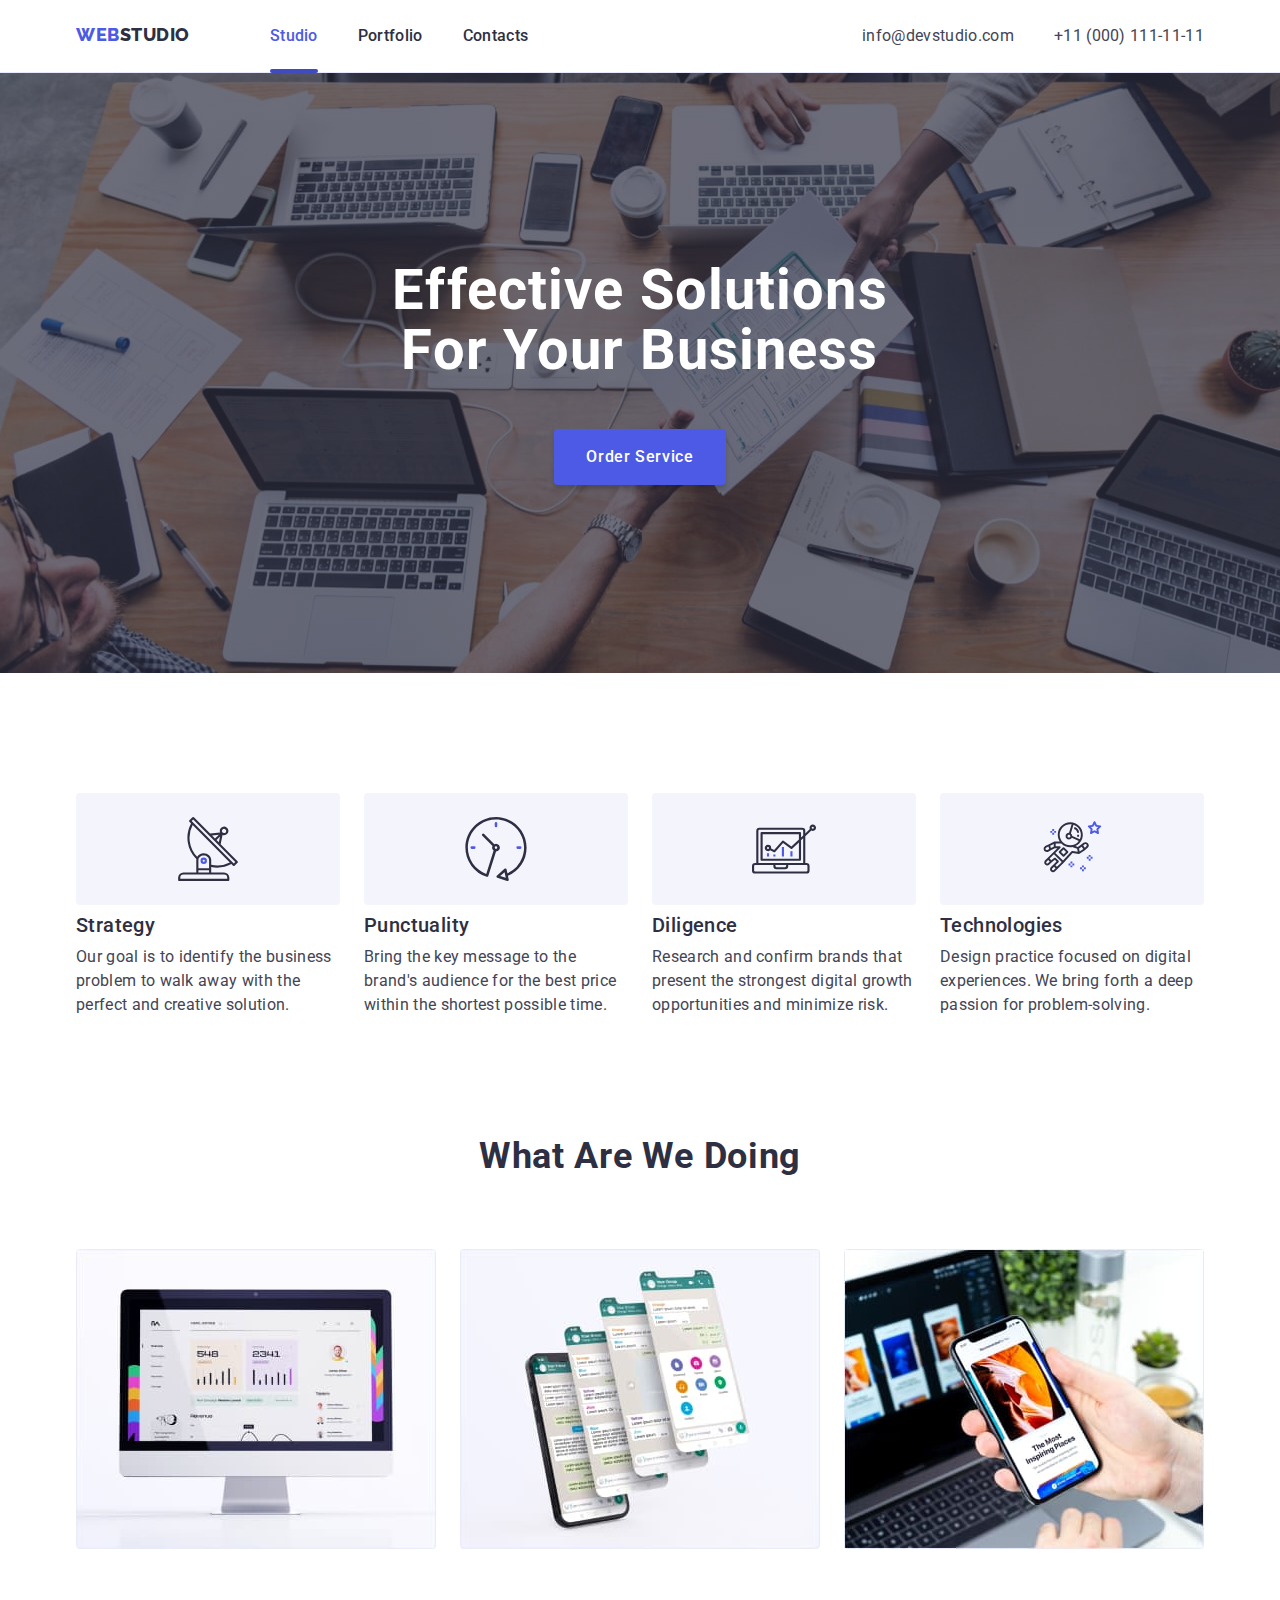
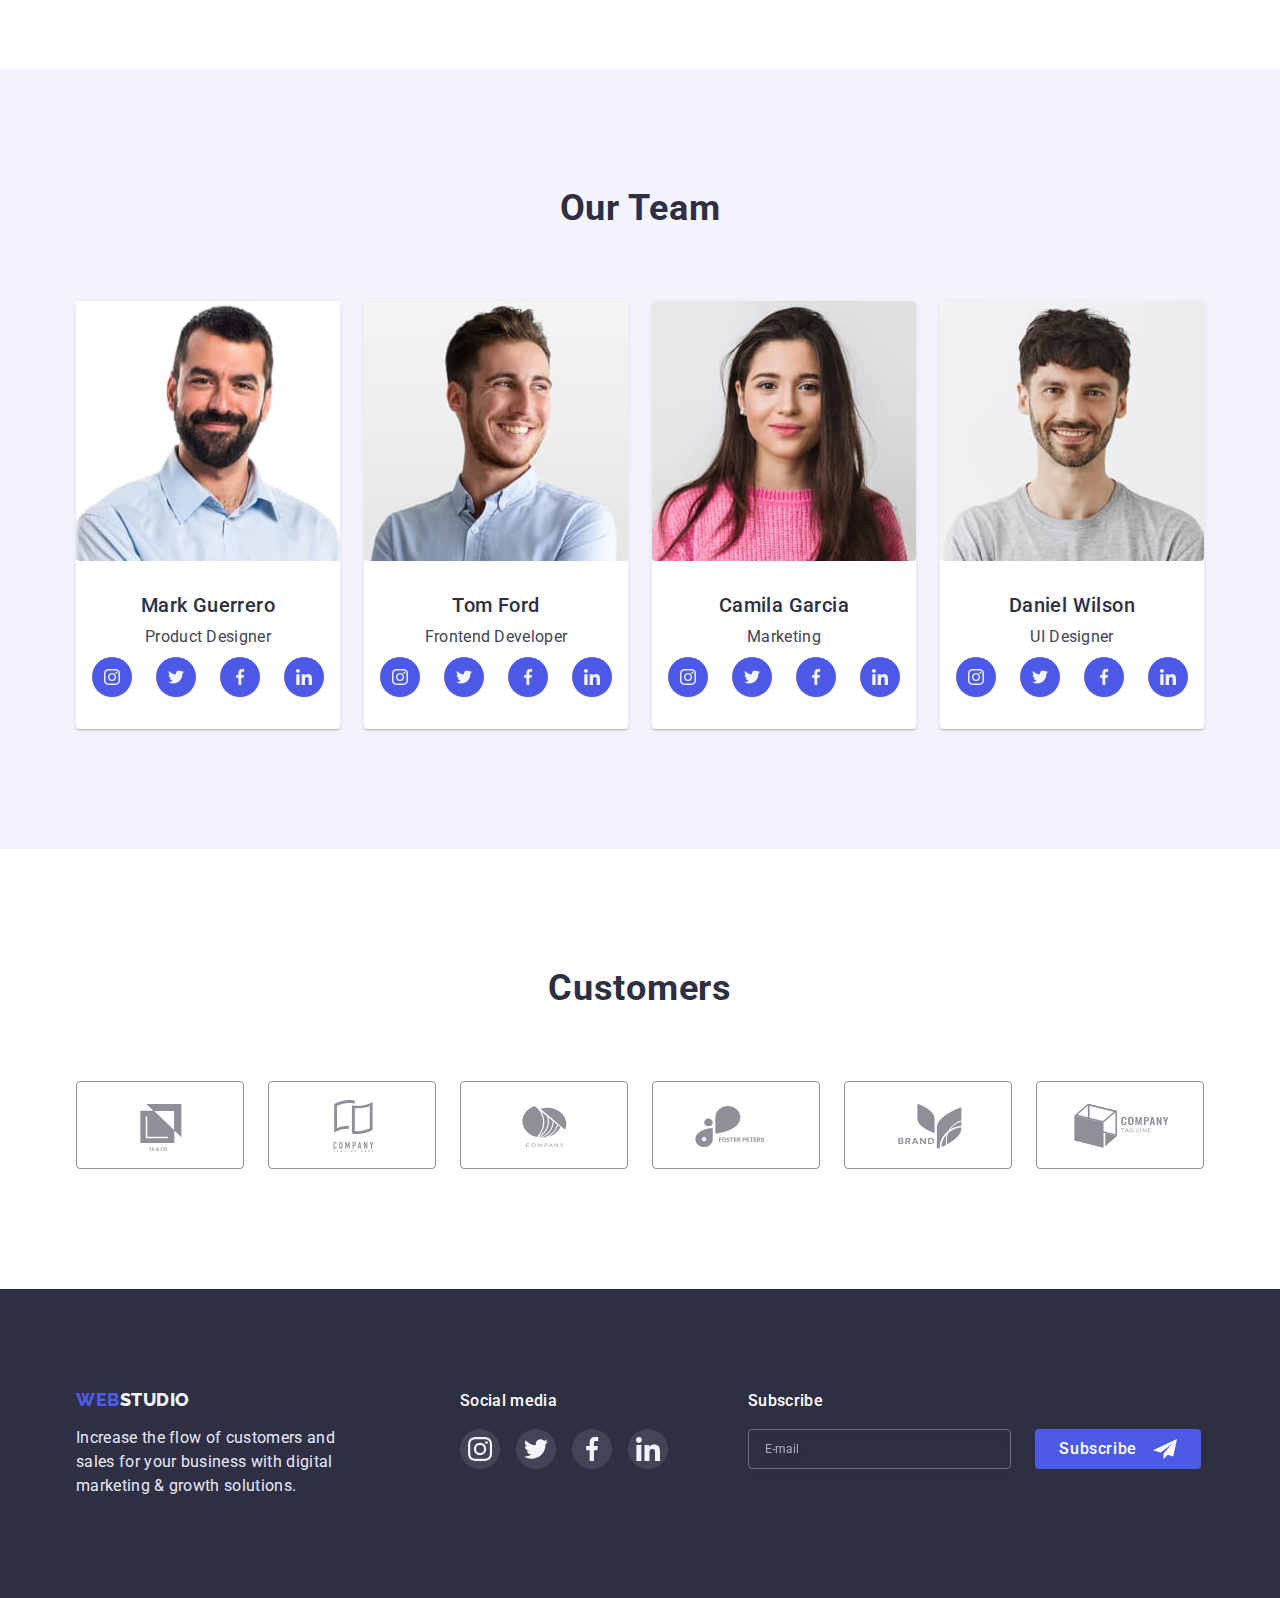
==== commit 4210a409: "commit" ====
--- a/index.html
+++ b/index.html
@@ -1,24 +1,22 @@
 <!DOCTYPE html>
 <html lang="en">
   <head>
-    <meta charset="UTF-8" />
-    <meta http-equiv="X-UA-Compatible" content="IE=edge" />
-    <meta name="viewport" content="width=device-width, initial-scale=1.0" />
-    <meta name="description" content="HomeWork Page" />
-    <meta name="keywords" content="homework, Figma, GitHub" />
-    <meta name="author" content="Dmytro Frolin" />
-    <link rel="preconnect" href="https://fonts.googleapis.com" />
-    <link rel="preconnect" href="https://fonts.gstatic.com" crossorigin />
+    <meta charset="UTF-8">
+    <meta http-equiv="X-UA-Compatible" content="IE=edge">
+    <meta name="viewport" content="width=device-width, initial-scale=1.0">
+    <meta name="description" content="HomeWork Page">
+    <meta name="keywords" content="homework, Figma, GitHub">
+    <meta name="author" content="Dmytro Frolin">
+    <link rel="preconnect" href="https://fonts.googleapis.com">
+    <link rel="preconnect" href="https://fonts.gstatic.com" crossorigin>
     <link
       href="https://fonts.googleapis.com/css2?family=Raleway:ital,wght@0,800;1,800&family=Roboto:ital,wght@0,400;0,500;0,700;0,900;1,400;1,500;1,700;1,900&display=swap"
-      rel="stylesheet"
-    />
+      rel="stylesheet">
     <link
       rel="stylesheet"
-      href="https://cdnjs.cloudflare.com/ajax/libs/modern-normalize/1.0.0/modern-normalize.min.css"
-    />
-    <link rel="stylesheet" href="./css/styles.css" />
-    <link rel="stylesheet" href="./css/media.css" />
+      href="https://cdnjs.cloudflare.com/ajax/libs/modern-normalize/1.0.0/modern-normalize.min.css">
+    <link rel="stylesheet" href="./css/styles.css">
+    <link rel="stylesheet" href="./css/media.css">
     <title>Home</title>
   </head>
   <body>
@@ -90,7 +88,7 @@
               </li>
             </ul>
           </address>
-          <ul class="logo__list">
+          <ul class="logo__list--mob">
             <li class="logo__item">
               <a class="logo__link" href="#">
                 <svg class="logo__icon" width="16" height="16">
@@ -140,37 +138,37 @@
               >
                 <label class="modal-form__label">
                   <span class="modal-form__text">Name</span>
-                  <div class="modal-form__wrapper">
-                    <input class="modal-form__input" name="name" type="text" required />
+                  <span class="modal-form__wrapper">
+                    <input class="modal-form__input" name="name" type="text" required>
                     <svg width="18" height="18">
                       <use href="./images/icons.svg#modal-name-icon"></use>
                     </svg>
-                  </div>
+                  </span>
                 </label>
                 <label class="modal-form__label">
                   <span class="modal-form__text">Phone</span>
-                  <div class="modal-form__wrapper">
-                    <input class="modal-form__input" name="phone" type="tel" required />
+                  <span class="modal-form__wrapper">
+                    <input class="modal-form__input" name="phone" type="tel" required>
                     <svg width="18" height="24">
                       <use href="./images/icons.svg#modal-phone-icon"></use>
                     </svg>
-                  </div>
+                  </span>
                 </label>
                 <label class="modal-form__label">
                   <span class="modal-form__text">Email</span>
-                  <div class="modal-form__wrapper">
-                    <input class="modal-form__input" name="email" type="email" required />
+                  <span class="modal-form__wrapper">
+                    <input class="modal-form__input" name="email" type="email" required>
                     <svg width="18" height="24">
                       <use href="./images/icons.svg#modal-email-icon"></use>
                     </svg>
-                  </div>
+                  </span>
                 </label>
                 <label class="modal-form__label--last">
                   <span class="modal-form__text">Comment</span>
                   <textarea placeholder="Text input" name="comment"></textarea>
                 </label>
                 <label class="modal-form__inner">
-                  <input class="modal-form__checkbox" type="checkbox" name="agreement" required />
+                  <input class="modal-form__checkbox" type="checkbox" name="agreement" required>
                   <span class="modal-form__terms-text">
                     I accept the terms and conditions of the&nbsp;
                     <a class="modal-form__link" href="#">Privacy Policy</a></span
@@ -248,7 +246,7 @@
                 alt="Desktop version photo"
                 class="our-work__image"
                 width="360"
-              />
+              >
             </li>
             <li class="our-work__item">
               <img
@@ -257,7 +255,7 @@
                 alt="Mobile version photo"
                 class="our-work__image"
                 width="360"
-              />
+              >
             </li>
             <li class="our-work__item">
               <img
@@ -266,7 +264,7 @@
                 alt="Desktop and Mobile version photo"
                 class="our-work__image"
                 width="360"
-              />
+              >
             </li>
           </ul>
         </div>
@@ -282,7 +280,7 @@
                 alt="Product Designer photo"
                 class="our-team__image"
                 width="264"
-              />
+              >
               <div class="our-team__wrapper">
                 <h3 class="our-team__subtitle">Mark Guerrero</h3>
                 <p class="our-team__text">Product Designer</p>
@@ -325,7 +323,7 @@
                 alt="Frontend Developer photo"
                 class="our-team__image"
                 width="264"
-              />
+              >
               <div class="our-team__wrapper">
                 <h3 class="our-team__subtitle">Tom Ford</h3>
                 <p class="our-team__text">Frontend Developer</p>
@@ -368,7 +366,7 @@
                 alt="Marketing employee photo"
                 class="our-team__image"
                 width="264"
-              />
+              >
               <div class="our-team__wrapper">
                 <h3 class="our-team__subtitle">Camila Garcia</h3>
                 <p class="our-team__text">Marketing</p>
@@ -411,7 +409,7 @@
                 alt="UI Designer photo"
                 class="our-team__image"
                 width="264"
-              />
+              >
               <div class="our-team__wrapper">
                 <h3 class="our-team__subtitle">Daniel Wilson</h3>
                 <p class="our-team__text">UI Designer</p>
@@ -553,7 +551,7 @@
               type="email"
               placeholder="E-mail"
               required
-            />
+            >
             <button type="submit">
               Subscribe
               <svg width="24" height="24">
--- a/css/styles.css
+++ b/css/styles.css
@@ -64,8 +64,8 @@
 .container {
   width: 100%;
   /* max-width: 1158px; */
-  /* padding-left: 15px;
-  padding-right: 15px; */
+  padding-left: 15px;
+  padding-right: 15px;
   margin: 0 auto;
 }
 /* ========== hidden elements class ========== */
@@ -124,7 +124,6 @@
 }
 .menu-mob__address {
   width: 353px;
-  margin-left: auto;
   margin-right: auto;
   margin-bottom: 48px;
   font-style: normal;
@@ -147,6 +146,10 @@
   letter-spacing: 0.02em;
   color: var(--color__slate);
 }
+.logo__list--mob {
+  display: flex;
+  gap: 56px;
+}
 
 /* ========== Header ========== */
 .menu-mob__open-btn {
@@ -156,8 +159,6 @@
   stroke: var(--color__navy-blue);
 }
 .header {
-  padding-top: 25px;
-  padding-bottom: 25px;
   border-bottom: 1px solid var(--color__cornflower);
 }
 .header nav {
@@ -217,9 +218,6 @@
 .addres {
   display: none;
 }
-.addres {
-  margin-left: auto;
-}
 .address__list {
   display: flex;
 }
@@ -243,13 +241,13 @@
 
 /* ========== Footer ========== */
 .footer {
-  padding-top: 96.5px;
+  padding-top: 97px;
   padding-bottom: 97px;
   background-color: var(--color__navy-blue);
 }
 .wrapper--first {
-  margin-left: 80px;
-  margin-right: 80px;
+  /* margin-left: 80px;
+  margin-right: 80px; */
   margin-bottom: 72px;
 }
 .wrapper--second {
@@ -271,6 +269,7 @@
   color: var(--color__iris);
 }
 .footer__text {
+  margin: 0 auto;
   width: 264px;
   line-height: 1.5;
   letter-spacing: 0.02em;
@@ -501,6 +500,7 @@
   margin-bottom: 16px;
 }
 .modal-form__wrapper {
+  display: block;
   position: relative;
 }
 .modal-form__wrapper svg {
@@ -626,7 +626,9 @@
 
 /* ========== Features/Heroes section ========== */
 .heroes {
-  padding: 96px 15px 96px 15px;
+  /* padding: 96px 15px 96px 15px; */
+  padding-top: 96px;
+  padding-bottom: 96px;
 }
 .features {
   display: flex;
@@ -657,11 +659,12 @@
   display: none;
 }
 /* ========== Our team ========== */
-.our-team > .container {
+/* .our-team > .container {
   width: 264px;
-}
+} */
 .our-team {
-  padding: 96px 82px;
+  padding-top: 96px;
+  padding-bottom: 96px;
   background-color: var(--color__cloud);
 }
 .our-team__title {
@@ -727,7 +730,8 @@
 
 /* ========== Customers ========== */
 .customers {
-  padding: 96px 15px;
+  padding-top: 96px;
+  padding-bottom: 96px;
 }
 .customers__title {
   margin-bottom: 72px;
--- a/css/media.css
+++ b/css/media.css
@@ -1,18 +1,45 @@
 @media screen and (min-width: 428px) {
   .container {
-    width: 398px;
+    width: 428px;
   }
 }
 
 @media screen and (max-width: 427px) {
+  .container {
+    max-width: 320px;
+  }
   .our-team {
-    padding: 96px 15px;
+    padding-top: 96px;
+    padding-bottom: 96px;
   }
   .footer__text {
+    text-align: center;
     width: auto;
   }
   .menu-mob__address {
     width: auto;
+  }
+  .menu-mob__address-tel {
+    font-size: 25px;
+  }
+  .logo__list--mob {
+    gap: 30px;
+  }
+  .main-section__title {
+    font-size: 31px;
+    width: auto;
+  }
+  .modal {
+    min-width: 290px;
+  }
+  .modal__title {
+    font-size: 11px;
+  }
+  .modal-form__terms-text {
+    font-size: 7px;
+  }
+  .modal-form__link {
+    font-size: 7px;
   }
 }
 
@@ -49,13 +76,9 @@
 
 @media screen and (min-width: 768px) {
   .container {
-    width: 738px;
+    width: 768px;
   }
   /* ========== Header ========== */
-  .header {
-    padding-top: 16px;
-    padding-bottom: 0px;
-  }
   .menu-mob {
     display: none;
   }
@@ -134,21 +157,19 @@
     text-align: left;
   }
   /* ========== Our team ========== */
-  .our-team > .container {
-    width: 552px;
-  }
   .our-team {
-    padding: 96px 108px;
+    /* padding: 96px 108px; */
+    padding-top: 96px;
+    padding-bottom: 96px;
   }
   .our-team__list {
     gap: 64px 24px;
   }
   /* ========== Customers ========== */
-  .customers > .container {
-    width: 552px;
-  }
   .customers {
-    padding: 96px 108px;
+    /* padding: 96px 108px; */
+    padding-top: 96px;
+    padding-bottom: 96px;
   }
   .customers__list {
     gap: 72px 24px;
@@ -158,10 +179,12 @@
     display: flex;
     flex-wrap: wrap;
     gap: 72px 24px;
-    width: 496px;
+    width: 568px;
   }
   .footer {
-    padding: 97.5px 164px 96px 108px;
+    /* padding: 97.5px 164px 96px 108px; */
+    padding-top: 96px;
+    padding-bottom: 96px;
   }
   .wrapper--first {
     margin: 0;
@@ -181,16 +204,23 @@
   .wrapper--third {
     width: 100%;
   }
+  .subscribe {
+    text-align: left;
+  }
+  .footer-form {
+    width: 453px;
+    flex-wrap: nowrap;
+  }
 }
 
 @media screen and (min-width: 1158px) {
   .container {
-    width: 1128px;
+    width: 1158px;
   }
   /* ========== Header ========== */
-  .header {
+  /* .header {
     padding-top: 25.5px;
-  }
+  } */
   .address__list {
     flex-direction: row;
     gap: 40px;
@@ -279,28 +309,26 @@
     justify-content: space-between;
   }
   /* ========== Our team ========== */
-  .our-team > .container {
-    width: 1128px;
-  }
   .our-team {
-    padding: 120px 15px;
+    /* padding: 120px 15px; */
+    padding-top: 120px;
+    padding-bottom: 120px;
   }
   .our-team__list {
     gap: 24px;
   }
   /* ========== Customers ========== */
-  .customers > .container {
-    width: 1128px;
-  }
   .customers {
-    padding: 120px 15px;
+    /* padding: 120px 15px; */
+    padding-top: 120px;
+    padding-bottom: 120px;
   }
   /* ========== Footer ========== */
   .footer {
     padding: 100px 0px;
   }
   .footer > .container {
-    width: 1128px;
+    width: 1158px;
     display: flex;
     flex-wrap: nowrap;
     gap: 0px;
